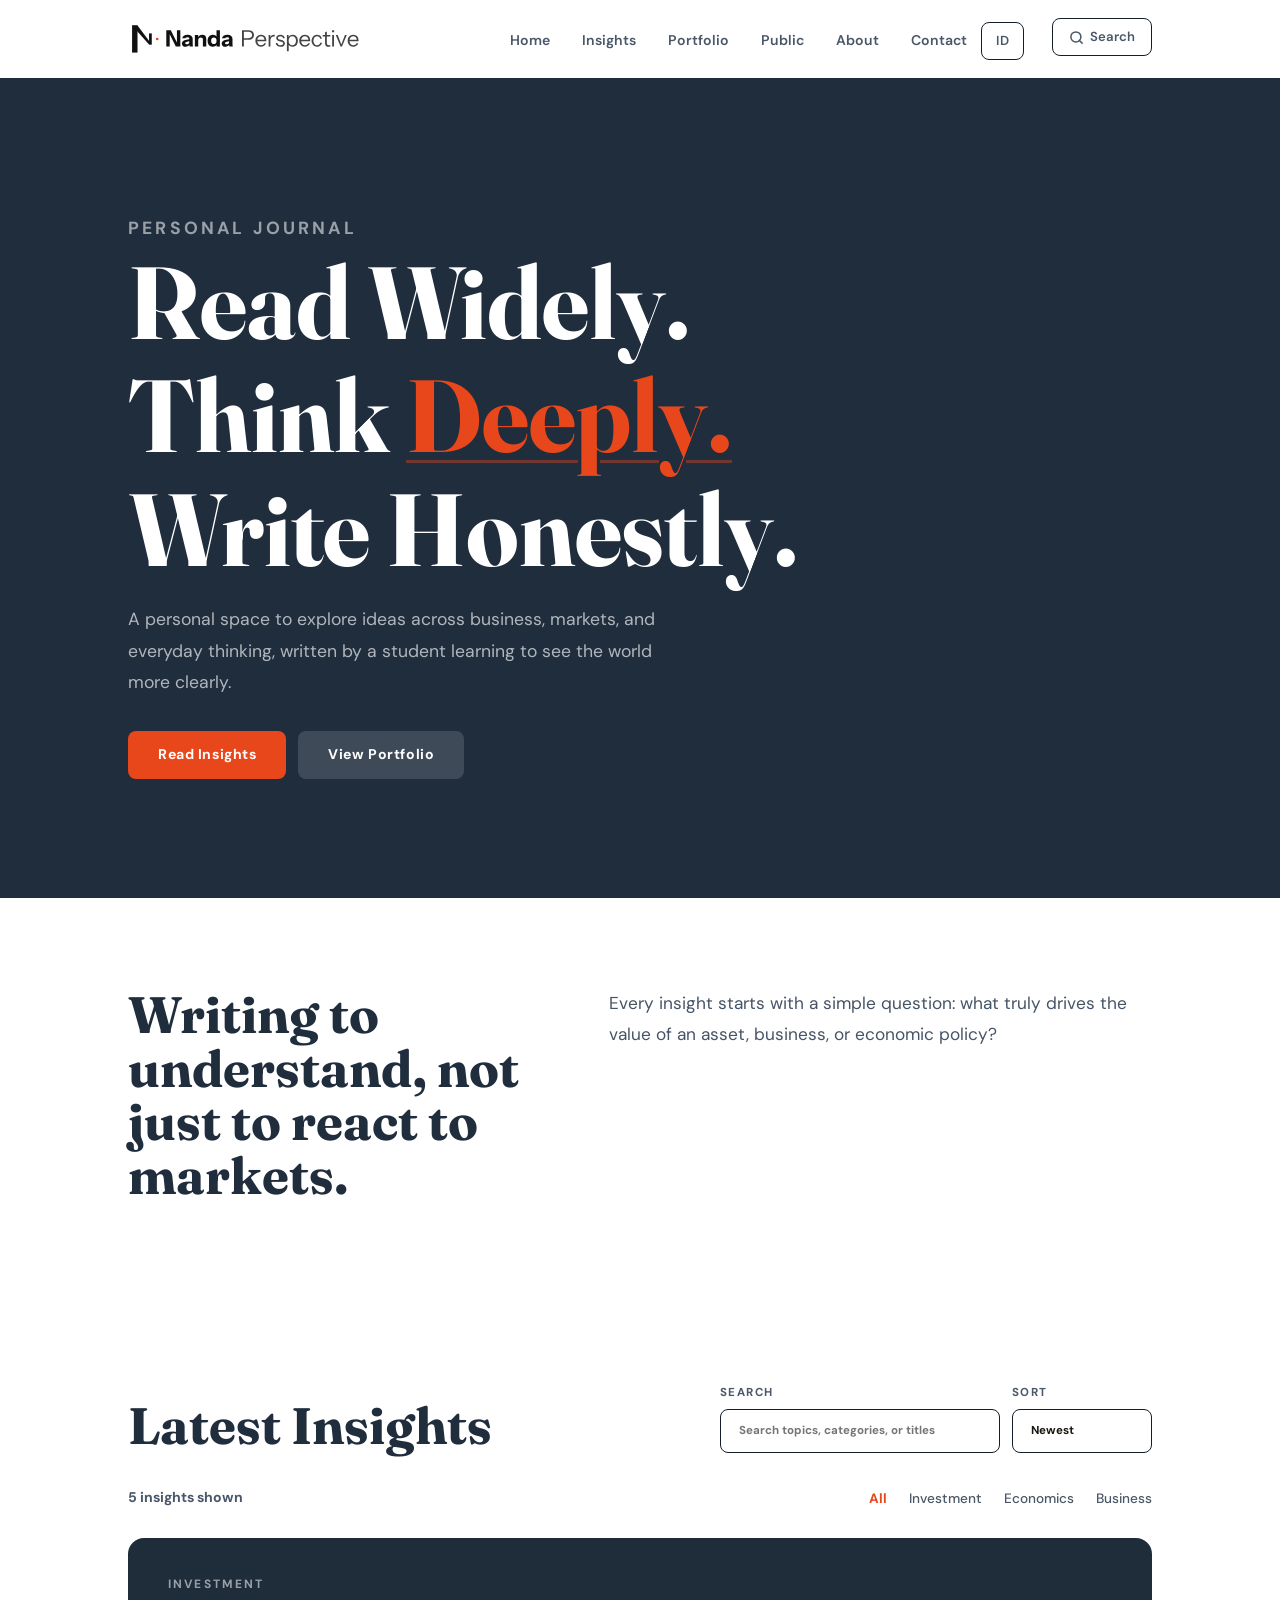
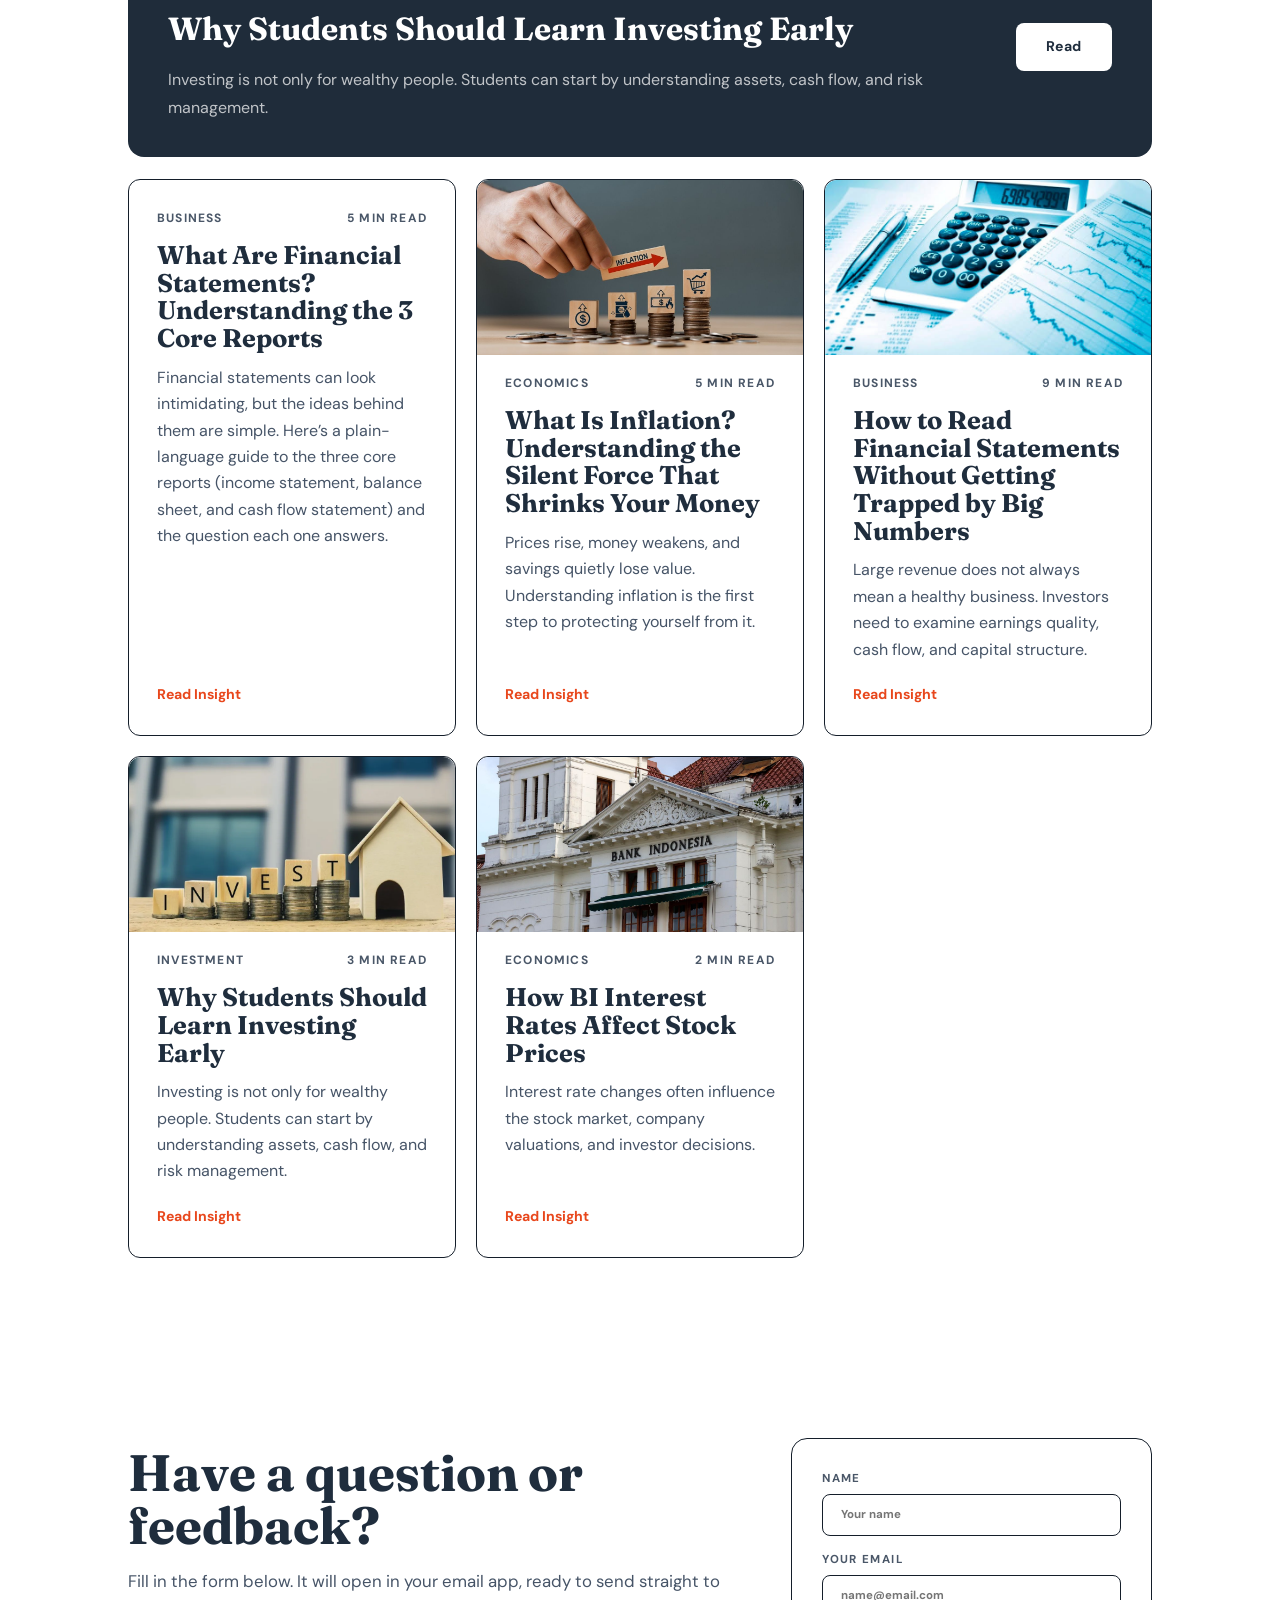
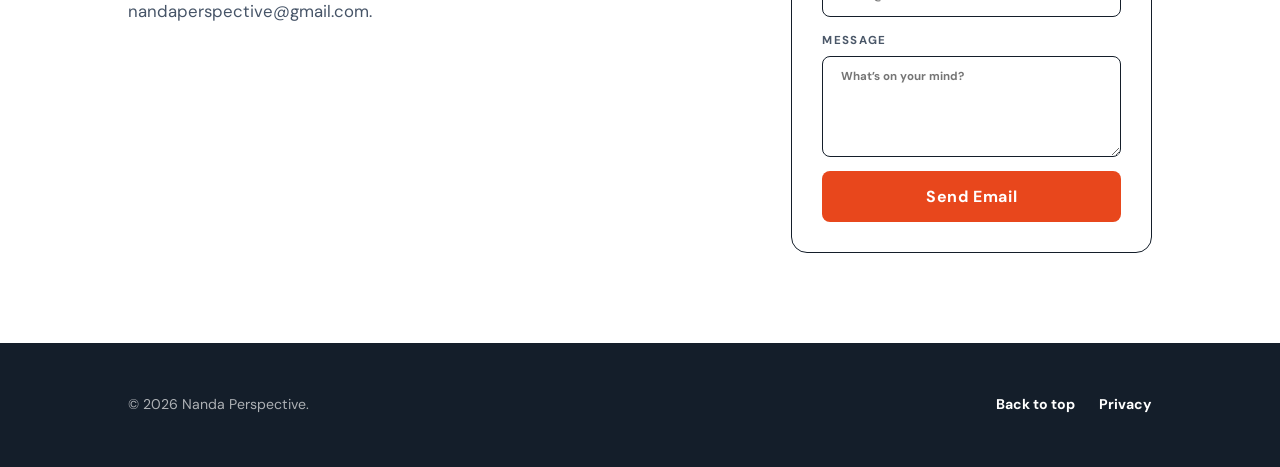
==== index.html @ f168d489 "Use new Nanda Perspective logo; keep home hero in English Replace the text logo with the horizontal " ====
<!DOCTYPE html>
<html lang="en">
<head>
    <meta charset="UTF-8">
    <script src="js/bug-monitor.js?v=2"></script>
    <script async src="https://www.googletagmanager.com/gtag/js?id=G-9H0X49Z8JN"></script>
    <script src="js/analytics.js"></script>
    <meta http-equiv="X-Content-Type-Options" content="nosniff">
    <meta http-equiv="X-Frame-Options" content="SAMEORIGIN">
    <meta name="referrer" content="strict-origin-when-cross-origin">
    <meta name="viewport" content="width=device-width,initial-scale=1.0">
    <meta name="description" content="Nanda Perspective explores investing, business, finance, and economics with a long-term mindset.">
    <title>Nanda Perspective | Investment & Economics Journal</title>
    <meta property="og:type" content="website">
    <meta property="og:site_name" content="Nanda Perspective">
    <meta property="og:title" content="Nanda Perspective | Investment & Economics Journal">
    <meta property="og:description" content="Nanda Perspective explores investing, business, finance, and economics with a long-term mindset.">
    <meta property="og:url" content="https://nandaperspective.com/">
    <meta name="twitter:card" content="summary">
    <meta name="twitter:title" content="Nanda Perspective | Investment & Economics Journal">
    <meta name="twitter:description" content="Nanda Perspective explores investing, business, finance, and economics with a long-term mindset.">
    <link rel="icon" type="image/svg+xml" href="/images/favicons/favicon.svg">
    <link rel="icon" type="image/png" sizes="32x32" href="/images/favicons/favicon-32.png">
    <link rel="icon" type="image/png" sizes="192x192" href="/images/favicons/favicon-192.png">
    <link rel="apple-touch-icon" href="/images/favicons/apple-touch-icon.png">
    <link rel="stylesheet" href="css/style.css?v=14">
    <script src="js/lang.js?v=3"></script>
</head>
<body>

<header class="site-header">
    <a class="logo" href="index.html" aria-label="Nanda Perspective home">
        <img class="logo-img" src="images/logo/np-lockup-horizontal.svg" alt="Nanda Perspective" width="494" height="72">
    </a>

    <button class="menu-toggle" type="button" aria-expanded="false" aria-controls="main-nav">
        Menu
    </button>

    <nav id="main-nav" aria-label="Main navigation">
        <a href="#home" data-i18n="navHome">Home</a>
        <a href="#articles" data-i18n="navArticles">Insights</a>
        <a href="portfolio.html" data-i18n="navPortfolio">Portfolio</a>
        <a href="public.html" data-i18n="navPublic">Public</a>
        <a href="about.html" data-i18n="navAbout">About</a>
        <a href="#contact" data-i18n="navContact">Contact</a>
    </nav>

</header>

<main>
    <section class="hero" id="home">
        <div class="hero-copy">
            <p class="eyebrow" data-i18n="heroEyebrow">Personal journal</p>
            <h1 data-i18n-html="heroTitleHtml">Read Widely.<br>Think <em class="hero-accent">Deeply.</em><br>Write Honestly.</h1>

            <p data-i18n="heroDescription">
                A personal space to explore ideas across business, markets, and everyday thinking, written by a student learning to see the world more clearly.
            </p>

            <div class="hero-actions">
                <a class="button primary" href="#articles" data-i18n="readArticles">Read Insights</a>
                <a class="button secondary" href="portfolio.html" data-i18n="viewPortfolio">View Portfolio</a>
            </div>
        </div>

    </section>

    <section class="section intro">
        <div>
            <h2 data-i18n="approachTitle">Writing to understand, not just to react to markets.</h2>
        </div>
        <p data-i18n="approachBody">
            Every article starts with a simple question: what truly drives the value of an asset, business, or economic policy?
        </p>
    </section>

    <section class="section articles-section" id="articles">
        <div class="section-heading">
            <div>
                <h2 data-i18n="latestArticles">Latest Insights</h2>
            </div>
            <div class="article-tools">
                <label class="search-box">
                    <span data-i18n="searchLabel">Search</span>
                    <input id="article-search" type="search" placeholder="Search topics, categories, or titles" data-i18n-placeholder="searchPlaceholder">
                </label>
                <label class="select-box">
                    <span data-i18n="sortLabel">Sort</span>
                    <select id="article-sort">
                        <option value="newest" data-i18n="sortNewest">Newest</option>
                        <option value="oldest" data-i18n="sortOldest">Oldest</option>
                        <option value="readTime" data-i18n="sortReadTime">Read time</option>
                    </select>
                </label>
            </div>
        </div>

        <div class="article-summary">
            <span id="article-count"></span>
            <div class="filter-group" id="category-filter" aria-label="Filter artikel"></div>
        </div>

        <div id="featured-article"></div>
        <div class="article-grid" id="article-list"></div>
        <div class="empty-state" id="empty-state" hidden>
            <h3 data-i18n="emptyTitle">No insights found</h3>
            <p data-i18n="emptyBody">Try another keyword or choose a different category.</p>
        </div>
    </section>

    <section class="section contact-form-section" id="contact">
        <div>
            <h2 data-i18n="contactTitle">Have a question or feedback?</h2>
            <p data-i18n="contactBody">Fill in the form below. It will open in your email app, ready to send straight to nandaperspective@gmail.com.</p>
        </div>
        <form class="contact-card" id="contact-form">
            <label>
                <span data-i18n="contactNameLabel">Name</span>
                <input id="contact-name" type="text" placeholder="Your name" required data-i18n-placeholder="contactNamePlaceholder">
            </label>
            <label>
                <span data-i18n="contactEmailLabel">Your Email</span>
                <input id="contact-email-from" type="email" placeholder="name@email.com" required data-i18n-placeholder="emailPlaceholder">
            </label>
            <label>
                <span data-i18n="contactMessageLabel">Message</span>
                <textarea id="contact-message" rows="4" placeholder="What’s on your mind?" required data-i18n-placeholder="contactMessagePlaceholder"></textarea>
            </label>
            <button class="button primary" type="submit" data-i18n="contactSend">Send Email</button>
        </form>
    </section>
</main>

<footer>
    <p>&copy; <span id="year">2026</span> Nanda Perspective.</p>
    <div class="footer-links">
        <a href="#home" data-i18n="backToTop">Back to top</a>
        <a href="privacy.html" data-i18n="navPrivacy">Privacy</a>
    </div>
</footer>

<script src="content/site-text.js?v=13"></script>
<script src="content/id/site-text.js?v=16"></script>
<script src="content/about-content.js?v=13"></script>
<script src="content/id/about-content.js?v=13"></script>
<script src="content/portfolio-content.js?v=13"></script>
<script src="content/id/portfolio-content.js?v=13"></script>
<script src="content/articles-content.js?v=13"></script>
<script src="content/id/articles-content.js?v=13"></script>
<script src="js/articles.js?v=3"></script>
<script src="js/site.js?v=5"></script>
<script src="js/home.js?v=3"></script>

</body>
</html>
---- css/style.css ----
@import url('https://fonts.googleapis.com/css2?family=Fraunces:ital,opsz,wght@0,9..144,300;0,9..144,600;0,9..144,700;1,9..144,400&family=DM+Sans:opsz,wght@9..40,400;9..40,500;9..40,600;9..40,700&display=swap');

:root {
    --primary:   #E8471C;
    --navy:      #1F2D3D;
    --navy-deep: #141E2A;
    --dark:      #1A1510;
    --ink:       #1A1510;
    --text:      #2C1F18;
    --muted:     #4A5768;
    --paper:     #FFFFFF;
    --cream:     #F5F4F2;
    --bg:        #FFFFFF;
    --latte:     #C4A99A;
    --sage:      #7A8B73;
    --gold:      #E8471C;
    --rust:      #C93A12;
    --line:      #E7E5E2;
    --shadow:    0 0 0 0 transparent;
    --clay:      0 0 0 0 transparent;
    --clay-sm:   0 0 0 0 transparent;
    --radius:    12px;
    --radius-sm: 8px;
    --radius-lg: 16px;
    --rule:      #141E2A;
}

* { margin: 0; padding: 0; box-sizing: border-box; }

html { scroll-behavior: smooth; overflow-x: clip; }

body {
    background: var(--bg);
    font-family: 'DM Sans', Arial, sans-serif;
    color: var(--text);
    line-height: 1.7;
    overflow-x: clip;
}

a { color: inherit; }
img { max-width: 100%; display: block; }

/* =====================
   HEADER
===================== */
.site-header {
    display: flex;
    justify-content: space-between;
    align-items: center;
    gap: 24px;
    padding: 18px 10%;
    position: sticky;
    top: 0;
    z-index: 10;
    background: rgba(255,255,255,0.92);
    backdrop-filter: blur(16px);
    -webkit-backdrop-filter: blur(16px);
    border-bottom: none;
}

.logo {
    font-family: 'Fraunces', serif;
    font-size: 1.5rem;
    font-weight: bold;
    letter-spacing: .12em;
    text-decoration: none;
    color: var(--navy);
    white-space: nowrap;
}

nav a {
    text-decoration: none;
    margin-left: 28px;
    color: var(--muted);
    font-size: .88rem;
    font-weight: 600;
    transition: color .2s ease;
}

nav a:hover { color: var(--primary); }

.menu-toggle {
    display: none;
    min-height: 44px;
    padding: 8px 18px;
    border: none;
    border-radius: var(--radius-sm);
    background: var(--paper);
    box-shadow: var(--clay-sm);
    color: var(--navy);
    font: inherit;
    font-weight: bold;
    cursor: pointer;
    transition: box-shadow .2s ease;
}

.menu-toggle:hover { box-shadow: var(--clay); }

/* =====================
   GLOBAL SEARCH
===================== */
.search-trigger {
    display: inline-flex;
    align-items: center;
    gap: 6px;
    padding: 7px 16px;
    border: none;
    border-radius: var(--radius-sm);
    background: var(--paper);
    box-shadow: var(--clay-sm);
    color: var(--muted);
    font: inherit;
    font-size: .82rem;
    font-weight: 600;
    cursor: pointer;
    transition: box-shadow .2s, color .2s;
    white-space: nowrap;
    margin-left: 28px;
}
.search-trigger:hover { box-shadow: var(--clay); color: var(--navy); }

/* =====================
   LANGUAGE TOGGLE (Public page only)
===================== */
.lang-toggle {
    display: inline-flex;
    align-items: center;
    padding: 7px 14px;
    border: none;
    border-radius: var(--radius-sm);
    background: var(--paper);
    box-shadow: var(--clay-sm);
    color: var(--muted);
    font: inherit;
    font-size: .82rem;
    font-weight: 600;
    letter-spacing: .02em;
    cursor: pointer;
    transition: box-shadow .2s, color .2s;
    white-space: nowrap;
    margin-left: 10px;
}
.lang-toggle:hover { box-shadow: var(--clay); color: var(--navy); }

#gs-overlay {
    display: none;
    position: fixed;
    inset: 0;
    background: rgba(26,21,16,.55);
    backdrop-filter: blur(10px);
    -webkit-backdrop-filter: blur(10px);
    z-index: 200;
    align-items: flex-start;
    justify-content: center;
    padding: 90px 20px 40px;
}
#gs-overlay.open { display: flex; }

.gs-modal {
    background: var(--paper);
    border-radius: var(--radius-lg);
    box-shadow: var(--clay);
    width: 100%;
    max-width: 600px;
    overflow: hidden;
}

.gs-input-row {
    display: flex;
    align-items: center;
    gap: 10px;
    padding: 14px 18px;
    border-bottom: 1px solid var(--line);
}

#gs-input {
    flex: 1;
    border: none;
    background: transparent;
    font: inherit;
    font-size: 1rem;
    color: var(--text);
    outline: none;
    min-width: 0;
}
#gs-input::placeholder { color: var(--muted); }

.gs-close {
    background: none;
    border: none;
    color: var(--muted);
    cursor: pointer;
    font-size: 1.1rem;
    line-height: 1;
    padding: 4px 7px;
    border-radius: 6px;
    transition: color .15s;
}
.gs-close:hover { color: var(--text); }

#gs-results {
    max-height: 58vh;
    overflow-y: auto;
    padding: 6px 0;
}

.gs-hint, .gs-empty {
    padding: 30px 20px;
    text-align: center;
    color: var(--muted);
    font-size: .88rem;
}

.gs-group-label {
    padding: 10px 18px 3px;
    font-size: .7rem;
    font-weight: 700;
    letter-spacing: .09em;
    text-transform: uppercase;
    color: var(--latte);
}

.gs-item {
    display: block;
    padding: 10px 18px;
    text-decoration: none;
    color: inherit;
    transition: background .12s;
}
.gs-item:hover { background: rgba(224,90,58,.06); }

.gs-title {
    font-size: .9rem;
    font-weight: 600;
    color: var(--navy);
    margin: 0 0 2px;
    line-height: 1.35;
}
.gs-snippet {
    font-size: .79rem;
    color: var(--muted);
    line-height: 1.4;
    display: -webkit-box;
    -webkit-line-clamp: 2;
    line-clamp: 2;
    -webkit-box-orient: vertical;
    overflow: hidden;
}
.gs-item mark {
    background: rgba(224,90,58,.2);
    color: inherit;
    border-radius: 2px;
    padding: 0 1px;
}

/* =====================
   HERO
===================== */
.hero {
    padding: 96px 10% 80px;
    display: flex;
    flex-direction: column;
    justify-content: center;
    min-height: calc(100vh - 80px);
    background: var(--navy);
    color: white;
    position: relative;
    overflow: hidden;
}

/* Shorter hero for pages with no scroll-worthy content beneath it (404) */
.hero--compact { min-height: 60vh; }

.hero-copy { position: relative; z-index: 1; }

.hero-accent {
    color: var(--primary);
    font-style: normal;
    line-height: 1.3;
    display: inline-block;
    text-decoration: underline;
    text-decoration-thickness: 3px;
    text-underline-offset: 8px;
    text-decoration-color: rgba(232,71,28,.4);
}

/* bouncing scroll hint */
.hero-scroll {
    position: absolute;
    left: 50%;
    bottom: 26px;
    transform: translateX(-50%);
    width: 26px; height: 42px;
    border: 2px solid rgba(255,255,255,.35);
    border-radius: 14px;
    display: flex;
    justify-content: center;
    padding-top: 7px;
    transition: border-color .2s;
    z-index: 1;
}
.hero-scroll:hover { border-color: rgba(255,255,255,.7); }
.hero-scroll-dot {
    width: 4px; height: 8px;
    border-radius: 3px;
    background: var(--primary);
    animation: scrollNudge 1.8s ease-in-out infinite;
}
@keyframes scrollNudge {
    0%, 100% { transform: translateY(0); opacity: 1; }
    55%      { transform: translateY(12px); opacity: .25; }
}

.hero-copy > * { animation: fadeInUp .7s ease both; }
.hero-copy h1                { animation-delay: .05s; }
.hero-copy p                 { animation-delay: .15s; }
.hero-copy .hero-actions     { animation-delay: .25s; }

.hero h1 {
    font-size: clamp(3.4rem, 8vw, 8rem);
    line-height: .92;
    font-family: 'Fraunces', serif;
    font-optical-sizing: auto;
    max-width: 820px;
    margin: 10px 0 28px;
    color: white;
}

.hero p {
    font-size: 1.1rem;
    max-width: 540px;
    color: rgba(255,255,255,.65);
    line-height: 1.8;
}

/* =====================
   EYEBROW LABEL
===================== */
.eyebrow {
    font-size: .75rem;
    letter-spacing: .18em;
    text-transform: uppercase;
    color: var(--primary);
    font-weight: 700;
}

.hero .eyebrow,
.portfolio-hero .eyebrow,
.stock-hero .eyebrow,
.featured-card .eyebrow {
    color: rgba(255,255,255,.55);
}

/* =====================
   BUTTONS
===================== */
.hero-actions {
    display: flex;
    flex-wrap: wrap;
    gap: 12px;
    margin-top: 32px;
}

.button {
    display: inline-flex;
    align-items: center;
    justify-content: center;
    min-height: 48px;
    padding: 12px 30px;
    border-radius: var(--radius-sm);
    text-decoration: none;
    font-weight: 700;
    font-size: .88rem;
    letter-spacing: .04em;
    border: none;
    transition: transform .2s ease, box-shadow .2s ease;
}

.button.primary {
    background: var(--primary);
    color: white;
    box-shadow: 0 6px 18px rgba(200,80,40,.35);
}

.button.primary:hover {
    transform: translateY(-3px);
    box-shadow: 0 8px 22px rgba(200,80,40,.4);
}

.button.secondary {
    background: rgba(255,255,255,.12);
    border: 1.5px solid rgba(255,255,255,.4);
    color: white;
    backdrop-filter: blur(8px);
}

.button.secondary:hover {
    background: rgba(255,255,255,.2);
    border-color: rgba(255,255,255,.75);
    transform: translateY(-3px);
}

/* On a dark surface (hero), a coloured glow reads as a halo — keep the
   shadow tight and dark instead, per elevation-via-lightness on dark. */
.hero .button.primary {
    box-shadow: 0 4px 14px rgba(0,0,0,.35);
}

.hero .button.primary:hover {
    box-shadow: 0 6px 18px rgba(0,0,0,.4);
}

/* =====================
   ANIMATIONS
===================== */
@keyframes fadeInUp {
    from { opacity: 0; transform: translateY(16px); }
    to   { opacity: 1; transform: translateY(0); }
}

@keyframes cardZoom {
    from { background-size: 100%; }
    to   { background-size: 116%; }
}

.reveal {
    opacity: 0;
    transform: translateY(24px);
    transition: opacity .7s ease, transform .7s ease;
}

.reveal.is-visible { opacity: 1; transform: translateY(0); }

/* =====================
   SECTIONS
===================== */
.section { padding: 90px 10%; }

.intro {
    display: grid;
    grid-template-columns: minmax(0,.9fr) minmax(0,1.1fr);
    gap: 36px;
    background: var(--bg);
    color: var(--ink);
}

.intro h2,
.portfolio h2,
.about h2,
.section-heading h2 {
    font-family: 'Fraunces', serif;
    font-size: clamp(2rem, 4vw, 3.4rem);
    line-height: 1.05;
    color: var(--navy);
}

.intro p:last-child {
    font-size: 1.08rem;
    line-height: 1.8;
    color: #465467;
}

.articles-section { background: var(--bg); }

.section-heading {
    display: flex;
    justify-content: space-between;
    align-items: end;
    gap: 28px;
    margin-bottom: 28px;
}

.article-tools {
    display: flex;
    align-items: end;
    gap: 12px;
    flex-wrap: wrap;
    justify-content: flex-end;
}

.search-box,
.select-box {
    display: grid;
    gap: 6px;
    font-size: .72rem;
    letter-spacing: .12em;
    text-transform: uppercase;
    color: var(--muted);
    font-weight: 700;
}

.search-box input,
.select-box select {
    width: 100%;
    min-height: 44px;
    border: none;
    border-radius: var(--radius-sm);
    background: var(--paper);
    box-shadow: var(--clay-sm);
    color: var(--ink);
    font: inherit;
    padding: 10px 18px;
    letter-spacing: 0;
    text-transform: none;
    transition: box-shadow .2s ease;
}

.search-box input:focus,
.select-box select:focus {
    outline: none;
    box-shadow: var(--clay), 0 0 0 3px rgba(224,90,58,.15);
}

.search-box input  { min-width: 280px; }

.select-box select {
    min-width: 140px;
    cursor: pointer;
    appearance: none;
    -webkit-appearance: none;
    -moz-appearance: none;
    padding-right: 38px;
    background-image: url('data:image/svg+xml;utf8,<svg xmlns="http://www.w3.org/2000/svg" width="14" height="14" viewBox="0 0 24 24" fill="none" stroke="%238A7A72" stroke-width="2.4" stroke-linecap="round" stroke-linejoin="round"><polyline points="6 9 12 15 18 9"/></svg>');
    background-repeat: no-repeat;
    background-position: right 14px center;
}

.article-summary {
    display: flex;
    align-items: center;
    justify-content: space-between;
    gap: 20px;
    margin-bottom: 22px;
}

#article-count { color: var(--muted); font-weight: 700; font-size: .88rem; }

.filter-group { display: flex; gap: 8px; flex-wrap: wrap; justify-content: flex-end; }

.filter-group button {
    min-height: 38px;
    padding: 8px 20px;
    border-radius: var(--radius-sm);
    border: none;
    background: var(--paper);
    box-shadow: var(--clay-sm);
    color: var(--text);
    font: inherit;
    font-size: .85rem;
    font-weight: 600;
    cursor: pointer;
    transition: box-shadow .2s ease, background .2s ease, color .2s ease;
}

.filter-group button.active,
.filter-group button:hover {
    background: var(--primary);
    color: white;
    box-shadow: 0 4px 14px rgba(200,80,40,.3);
}

/* Featured card */
.featured-card {
    display: grid;
    grid-template-columns: minmax(0,1fr) auto;
    align-items: center;
    gap: 24px;
    padding: 36px 40px;
    margin-bottom: 22px;
    background: #1F2C3A;
    color: white;
    border-radius: var(--radius-lg);
    box-shadow: 0 10px 30px rgba(20,28,38,.3);
    animation: fadeInUp .55s ease both;
    position: relative;
    overflow: hidden;
    transition: transform .25s ease, box-shadow .25s ease;
}

.featured-card:hover {
    transform: translateY(-4px);
    box-shadow: 0 14px 38px rgba(20,28,38,.38);
}

.featured-card h3 {
    font-family: 'Fraunces', serif;
    font-size: 2rem;
    margin: 8px 0 10px;
}

.featured-card p:not(.eyebrow) {
    color: rgba(255,255,255,.72);
    line-height: 1.7;
    max-width: 760px;
}

.featured-card .button {
    background: white;
    border-color: white;
    color: var(--navy);
    white-space: nowrap;
    box-shadow: 0 4px 14px rgba(0,0,0,.3);
}

.featured-card .button:hover {
    background: transparent;
    color: white;
    border-color: rgba(255,255,255,.8);
    box-shadow: none;
    transform: translateY(-2px);
}

/* Article list grid */
.article-grid {
    display: grid;
    grid-template-columns: repeat(3, minmax(0,1fr));
    gap: 20px;
}

/* Empty state */
.empty-state {
    padding: 32px;
    border: none;
    border-radius: var(--radius);
    background: var(--paper);
    box-shadow: var(--clay);
    text-align: center;
}

.empty-state h3 {
    font-family: 'Fraunces', serif;
    font-size: 2rem;
    color: var(--navy);
    margin-bottom: 6px;
}

.empty-state p { color: var(--muted); }

/* Article list cards */
.card {
    background: var(--paper);
    padding: 28px;
    border: none;
    border-radius: var(--radius);
    box-shadow: var(--clay);
    display: flex;
    flex-direction: column;
    min-height: 260px;
    animation: fadeInUp .5s ease both;
    transition: transform .25s ease, box-shadow .25s ease;
}

.card:hover {
    transform: translateY(-6px);
    box-shadow: 0 14px 34px rgba(160,100,60,.24);
}

.card:nth-child(2) { animation-delay: .05s; }
.card:nth-child(3) { animation-delay: .1s; }
.card:nth-child(4) { animation-delay: .15s; }
.card:nth-child(5) { animation-delay: .2s; }
.card:nth-child(6) { animation-delay: .25s; }

.card h3 {
    font-family: 'Fraunces', serif;
    font-size: 1.6rem;
    line-height: 1.08;
    margin: 14px 0 12px;
    color: var(--navy);
}

.card p { color: #465467; line-height: 1.65; }

.card-meta {
    display: flex;
    justify-content: space-between;
    gap: 12px;
    font-size: .75rem;
    color: var(--muted);
    font-weight: 700;
    text-transform: uppercase;
    letter-spacing: .1em;
}

.card a {
    display: inline-block;
    margin-top: auto;
    padding-top: 20px;
    text-decoration: none;
    color: var(--primary);
    font-weight: 700;
    font-size: .88rem;
    transition: color .2s ease;
}

.card a:hover { color: var(--rust); }

/* Card thumbnail (optional — hanya muncul jika article.image diisi) */
.card--has-thumb {
    padding-top: 0;
}
.card-thumb {
    margin: 0 -28px 18px;
    border-radius: var(--radius) var(--radius) 0 0;
    overflow: hidden;
    height: 175px;
}
.card-thumb img {
    width: 100%;
    height: 100%;
    object-fit: cover;
    display: block;
    transition: transform .35s ease;
}
.card--has-thumb:hover .card-thumb img {
    transform: scale(1.04);
}

/* =====================
   CONTACT SECTION
===================== */
.contact-form-section {
    display: grid;
    grid-template-columns: minmax(0,.95fr) minmax(320px,.55fr);
    gap: 40px;
    align-items: start;
    background: var(--bg);
    color: var(--ink);
}

.contact-form-section h2 {
    font-family: 'Fraunces', serif;
    font-size: clamp(2rem, 4vw, 3.4rem);
    line-height: 1.05;
    margin: 8px 0 14px;
    color: var(--navy);
}

.contact-form-section p:not(.eyebrow) {
    color: #465467;
    line-height: 1.75;
    font-size: 1.05rem;
    margin-bottom: 26px;
}

.contact-card {
    background: var(--paper);
    border-radius: var(--radius-lg);
    padding: 30px;
    display: grid;
    gap: 14px;
    box-shadow: var(--clay);
}

.contact-card label {
    display: grid;
    gap: 6px;
    font-size: .72rem;
    letter-spacing: .12em;
    text-transform: uppercase;
    color: var(--muted);
    font-weight: 700;
}

.contact-card input,
.contact-card textarea {
    width: 100%;
    border: none;
    border-radius: var(--radius-sm);
    background: var(--paper);
    box-shadow: var(--clay-sm);
    color: var(--ink);
    font: inherit;
    padding: 10px 18px;
    letter-spacing: 0;
    text-transform: none;
    transition: box-shadow .2s ease;
    resize: vertical;
}

.contact-card input:focus,
.contact-card textarea:focus {
    outline: none;
    box-shadow: var(--clay), 0 0 0 3px rgba(224,90,58,.15);
}

.contact-card .button { width: 100%; cursor: pointer; font: inherit; font-weight: 700; }

/* =====================
   FOOTER
===================== */
footer {
    padding: 50px 10%;
    display: flex;
    justify-content: space-between;
    gap: 18px;
    background: var(--navy-deep);
    color: rgba(255,255,255,.65);
    font-size: .88rem;
}

footer a {
    color: #fff;
    font-weight: 700;
    text-decoration: none;
    transition: color .2s ease;
}

.footer-links { display: flex; gap: 24px; flex-wrap: wrap; }

footer a:hover { color: rgba(255,255,255,.55); }

/* =====================
   PORTFOLIO
===================== */
.portfolio { background: var(--cream); }

.portfolio-page {
    background: var(--bg);
    min-height: calc(100vh - 80px);
}

.portfolio-hero {
    padding: 54px 10%;
    background: var(--navy);
    background-size: cover;
    background-position: center;
    color: white;
}

.portfolio-hero h1 {
    font-family: 'Fraunces', serif;
    font-size: clamp(1.8rem, 3.5vw, 3rem);
    line-height: 1.1;
    max-width: 680px;
    margin: 10px 0 16px;
    color: white;
}

.portfolio-hero p:not(.eyebrow) {
    color: rgba(255,255,255,.68);
    line-height: 1.7;
    font-size: .98rem;
    max-width: 580px;
}

.holdings-section { background: var(--bg); padding-bottom: 0; }

.holding-grid {
    display: grid;
    grid-template-columns: repeat(3, minmax(0,1fr));
    gap: 16px;
}

.holding-card {
    position: relative;
    display: block;
    aspect-ratio: 1;
    background-color: var(--navy);
    background-size: cover;
    background-position: center;
    overflow: hidden;
    border-radius: var(--radius-lg);
    box-shadow: var(--clay);
    color: inherit;
    text-decoration: none;
    animation: fadeInUp .5s ease both, cardZoom 9s ease-in-out infinite alternate;
    transition: transform .2s ease, box-shadow .2s ease;
}

.holding-card:hover {
    transform: translateY(-6px) scale(1.01);
    box-shadow: 0 16px 38px rgba(160,100,60,.24);
    animation-play-state: paused;
}

.holding-card:nth-child(2) { animation-delay: .05s; }
.holding-card:nth-child(3) { animation-delay: .1s; }
.holding-card:nth-child(4) { animation-delay: .15s; }

/* Large ticker watermark for cards without a logo */
.holding-card-ticker {
    position: absolute;
    inset: 0;
    display: grid;
    place-items: center;
    font-size: clamp(2.5rem, 5vw, 4rem);
    font-weight: 800;
    letter-spacing: .08em;
    color: rgba(255,255,255,.15);
    pointer-events: none;
    user-select: none;
}

.sr-only {
    position: absolute;
    width: 1px;
    height: 1px;
    padding: 0;
    margin: -1px;
    overflow: hidden;
    clip: rect(0, 0, 0, 0);
    white-space: nowrap;
    border: 0;
}

/* CTA pill pinned to the card's bottom-left — solid ground so it reads
   over any logo colour, light or dark, now that there's no scrim behind it */
.holding-card .view-analysis-link {
    position: absolute;
    left: 18px;
    bottom: 18px;
    margin-top: 0;
    background: rgba(255,255,255,.95);
    color: var(--navy);
    padding: 9px 16px;
    border-radius: var(--radius-sm);
    box-shadow: 0 4px 14px rgba(0,0,0,.28);
}

.holding-card:hover .view-analysis-link {
    color: var(--primary);
    transform: translateY(-2px);
}

/* =====================
   PORTFOLIO BODY + UPDATES SIDEBAR
===================== */
.portfolio-body {
    display: grid;
    grid-template-columns: minmax(0, 1fr) 280px;
    align-items: start;
    border-top: none;
    gap: 32px;
    padding: 40px 10% 48px;
}

.updates-sidebar {
    position: sticky;
    top: 72px;
    padding: 28px;
    border: none;
    border-radius: var(--radius-lg);
    box-shadow: var(--clay);
    background: var(--paper);
}

.updates-title {
    font-family: 'Fraunces', serif;
    font-size: 1.6rem;
    color: var(--navy);
    margin: 4px 0 20px;
}

.updates-list {
    display: grid;
    gap: 12px;
}

.update-year {
    border: none;
    border-radius: var(--radius);
    overflow: hidden;
    box-shadow: var(--clay-sm);
    background: var(--paper);
}

.update-year-btn {
    width: 100%;
    display: flex;
    justify-content: space-between;
    align-items: center;
    padding: 16px 20px;
    background: transparent;
    border: none;
    cursor: pointer;
    font-family: 'DM Sans', Arial, sans-serif;
    font-size: 1rem;
    font-weight: 700;
    color: var(--navy);
    letter-spacing: .02em;
}

.update-year-btn:hover { background: var(--cream); }

.update-chevron {
    font-size: .9rem;
    color: var(--muted);
    transition: transform .2s ease;
}

.update-year-btn[aria-expanded="false"] .update-chevron {
    transform: rotate(180deg);
}

.update-quarters {
    list-style: none;
    border-top: 1px solid var(--line);
    overflow: hidden;
}

.update-quarters--closed { display: none; }

.update-item {
    padding: 14px 22px;
    font-size: .92rem;
    border-bottom: 1px solid var(--line);
    color: var(--text);
}

.update-item:last-child { border-bottom: none; }

.update-item a {
    text-decoration: none;
    color: var(--primary);
    font-weight: 600;
}

.update-item a:hover { text-decoration: underline; }

.update-coming { color: var(--muted); }

.coming-label {
    font-size: .78rem;
    color: var(--muted);
    margin-left: 8px;
}

.update-empty { color: var(--muted); }

.stock-disclaimer {
    display: flex;
    gap: 18px;
    align-items: flex-start;
    padding: 28px 8%;
    background: #fffbf0;
    border-top: 1px solid #e8ddb5;
    border-bottom: 1px solid #e8ddb5;
}

.disclaimer-icon {
    width: 22px;
    height: 22px;
    flex-shrink: 0;
    margin-top: 2px;
    color: #8a6c00;
}

.disclaimer-title {
    font-weight: 700;
    font-size: .82rem;
    letter-spacing: .1em;
    text-transform: uppercase;
    color: #6b5200;
    margin-bottom: 6px;
}

.disclaimer-body {
    font-size: .85rem;
    line-height: 1.7;
    color: #6b5200;
    opacity: .85;
}

.portfolio-note {
    background: var(--bg);
    border-top: none;
}

/* =====================
   PUBLIC PAGE
===================== */
.public-page { background: var(--bg); min-height: calc(100vh - 80px); }

.public-hero {
    padding: 64px 10% 48px;
    background: var(--navy);
    color: white;
}

.public-hero h1 {
    font-family: 'Fraunces', serif;
    font-size: clamp(2.2rem, 5vw, 4.2rem);
    line-height: 1.05;
    margin: 10px 0 18px;
    color: white;
}

.public-hero p { color: rgba(255,255,255,.68); max-width: 600px; line-height: 1.75; }

.public-body { display: grid; gap: 56px; }

/* ── Featured App Card ── */
.featured-app-wrap {
    margin-bottom: 8px;
}

.featured-app-card {
    position: relative;
    overflow: hidden;
    background: var(--navy);
    border-radius: var(--radius-lg);
    padding: 44px 48px;
    display: flex;
    align-items: center;
    gap: 40px;
    box-shadow: 0 16px 40px rgba(20,30,42,.4);
    text-decoration: none;
    color: inherit;
}

.featured-app-body { flex: 1; min-width: 0; position: relative; z-index: 1; }

.featured-app-badges {
    display: flex;
    align-items: center;
    gap: 8px;
    margin-bottom: 14px;
    flex-wrap: wrap;
}

.featured-app-tag {
    font-size: .68rem;
    font-weight: 700;
    letter-spacing: .09em;
    text-transform: uppercase;
    padding: 3px 10px;
    border-radius: var(--radius-sm);
    background: rgba(255,255,255,.12);
    color: rgba(255,255,255,.85);
    border: 1px solid rgba(255,255,255,.3);
}

/* Keep the badge row to one voice on the dark card — the type/free
   badges elsewhere use colour to distinguish file types on light
   cards, which doesn't carry over onto navy. */
.featured-app-badges .resource-type-badge,
.featured-app-badges .resource-free-badge {
    background: rgba(255,255,255,.12);
    color: rgba(255,255,255,.85);
    border: 1px solid rgba(255,255,255,.3);
}

.featured-app-title {
    font-family: 'Fraunces', serif;
    font-size: clamp(1.5rem, 3vw, 2.2rem);
    color: #fff;
    margin: 0 0 12px;
    line-height: 1.15;
}

.featured-app-desc {
    color: rgba(255,255,255,.65);
    font-size: .95rem;
    line-height: 1.7;
    max-width: 560px;
    margin-bottom: 26px;
}

.featured-app-cta {
    display: inline-flex;
    align-items: center;
    gap: 8px;
    padding: 12px 28px;
    border-radius: var(--radius-sm);
    background: var(--primary);
    color: #fff;
    text-decoration: none;
    font-weight: 700;
    font-size: .92rem;
    box-shadow: 0 4px 14px rgba(0,0,0,.3);
    transition: box-shadow .2s, transform .2s;
}

.featured-app-cta:hover {
    box-shadow: 0 6px 18px rgba(0,0,0,.35);
    transform: translateY(-2px);
}

.featured-app-cta--secondary {
    background: rgba(255,255,255,.1);
    box-shadow: none;
    border: 1px solid rgba(255,255,255,.35);
}

.featured-app-cta--secondary:hover {
    background: rgba(255,255,255,.18);
    box-shadow: none;
}

.featured-app-actions {
    display: flex;
    flex-wrap: wrap;
    gap: 12px;
}

.resource-category-header {
    display: flex;
    align-items: center;
    gap: 14px;
    margin-bottom: 20px;
}

.resource-category-title {
    font-family: 'Fraunces', serif;
    font-size: clamp(1.5rem, 3vw, 2.2rem);
    color: var(--navy);
    line-height: 1;
}

.resource-grid {
    display: grid;
    grid-template-columns: repeat(auto-fill, minmax(260px, 1fr));
    gap: 18px;
}

.resource-card {
    position: relative;
    background: var(--paper);
    border-radius: var(--radius);
    box-shadow: var(--clay);
    padding: 24px;
    display: flex;
    flex-direction: column;
    gap: 12px;
    transition: transform .2s ease, box-shadow .2s ease;
}

.resource-card:hover {
    transform: translateY(-5px);
    box-shadow: 0 14px 32px rgba(160,100,60,.22);
}

.resource-card-top {
    display: flex;
    align-items: center;
    gap: 8px;
}

.resource-type-badge {
    font-size: .7rem;
    font-weight: 700;
    letter-spacing: .1em;
    text-transform: uppercase;
    padding: 4px 10px;
    border-radius: var(--radius-sm);
}

.badge-pdf   { background: rgba(184,67,31,.1); color: var(--rust); }
.badge-excel { background: rgba(122,139,115,.15); color: var(--sage); }
.badge-app   { background: rgba(31,45,61,.1); color: var(--navy); }
.badge-other { background: var(--cream); color: var(--muted); }

.resource-free-badge {
    font-size: .68rem;
    font-weight: 700;
    letter-spacing: .08em;
    text-transform: uppercase;
    padding: 4px 10px;
    border-radius: var(--radius-sm);
    background: rgba(196,169,154,.35);
    color: var(--rust);
}

.resource-card-title {
    font-family: 'Fraunces', serif;
    font-size: 1.15rem;
    line-height: 1.2;
    color: var(--navy);
    margin: 0;
}

.resource-card-desc {
    font-size: .88rem;
    color: var(--muted);
    line-height: 1.65;
    flex: 1;
}

.resource-download-btn {
    display: inline-flex;
    align-items: center;
    justify-content: center;
    margin-top: 4px;
    padding: 10px 20px;
    border-radius: var(--radius-sm);
    font-size: .84rem;
    font-weight: 700;
    text-decoration: none;
    border: none;
    cursor: pointer;
    background: var(--primary);
    color: white;
    box-shadow: 0 4px 14px rgba(200,80,40,.3);
    transition: transform .18s ease, box-shadow .18s ease;
}

.resource-download-btn:hover {
    transform: translateY(-2px);
    box-shadow: 6px 8px 20px rgba(200,80,40,.38);
}

.resource-coming {
    background: var(--cream);
    color: var(--muted);
    box-shadow: var(--clay-sm);
    cursor: default;
}

.resource-coming:hover { transform: none; }

/* Button group — stacks when both read + download exist */
.resource-btn-group {
    display: flex;
    flex-direction: column;
    gap: 8px;
    margin-top: 4px;
}

/* Share button — pinned to the top-right corner of resource cards and the featured app card */
.resource-share-wrap {
    position: relative;
}

.resource-share-wrap--corner {
    position: absolute;
    top: 14px;
    right: 14px;
    z-index: 2;
}

.resource-share-btn {
    background: var(--paper);
    color: var(--navy);
    box-shadow: var(--clay-sm);
    gap: 6px;
}
.resource-share-btn:hover {
    transform: translateY(-2px);
}

.resource-share-btn--icon {
    width: 34px;
    height: 34px;
    padding: 0;
    margin-top: 0;
    border-radius: 50%;
    line-height: 1;
}

/* On the dark featured-app card, the warm/white "clay" glow reads as a
   halo — keep it tight and dark instead, matching the other dark-surface CTAs. */
.featured-app-card .resource-share-btn {
    box-shadow: 0 4px 14px rgba(0,0,0,.35);
}

.resource-share-menu {
    display: none;
    flex-wrap: wrap;
    gap: 6px;
    margin-top: 8px;
}
.resource-share-wrap.open .resource-share-menu {
    display: flex;
}
.resource-share-menu .share-btn {
    padding: 6px 12px;
    font-size: .72rem;
}

/* Corner variant: dropdown hangs below the icon, right-aligned so it never spills off the card */
.resource-share-wrap--corner .resource-share-menu {
    position: absolute;
    top: 42px;
    right: 0;
    flex-direction: column;
    flex-wrap: nowrap;
    min-width: 150px;
    margin-top: 0;
}
.resource-share-wrap--corner .resource-share-menu .share-btn {
    width: 100%;
    justify-content: flex-start;
}

/* "Baca Materi" button */
.resource-read-btn {
    background: var(--navy);
    color: #fff;
    box-shadow: 0 4px 14px rgba(31,45,61,.28);
    border: none;
    font-family: inherit;
}
.resource-read-btn:hover {
    box-shadow: 0 8px 20px rgba(31,45,61,.38);
}

.public-note {
    background: var(--bg);
    border-top: 1px solid var(--line);
}

.public-note h2 {
    font-family: 'Fraunces', serif;
    font-size: clamp(1.6rem, 3vw, 2.4rem);
    color: var(--navy);
    margin: 8px 0 12px;
}

.public-note p:not(.eyebrow) {
    color: var(--muted);
    line-height: 1.75;
    max-width: 680px;
}

.portfolio-note h2 {
    font-family: 'Fraunces', serif;
    font-size: clamp(2rem, 4vw, 3.4rem);
    line-height: 1;
    margin: 8px 0 12px;
    color: var(--navy);
}

.portfolio-note p:not(.eyebrow) {
    max-width: 850px;
    color: #465467;
    line-height: 1.75;
    font-size: 1.05rem;
}

/* =====================
   ABOUT PAGE
===================== */
/* ── About keyframes ─────────────────────────────────────── */
@keyframes aboutPhotoIn {
    from { opacity: 0; transform: translateX(-48px) scale(.94); }
    to   { opacity: 1; transform: translateX(0)     scale(1); }
}
@keyframes aboutFloat {
    0%, 100% { transform: translateY(0); }
    50%       { transform: translateY(-5px); }
}
@keyframes wordReveal {
    from { opacity: 0; transform: translateY(18px); filter: blur(4px); }
    to   { opacity: 1; transform: translateY(0);    filter: blur(0); }
}
@keyframes eyebrowIn {
    from { opacity: 0; letter-spacing: .35em; }
    to   { opacity: 1; letter-spacing: .12em; }
}
@keyframes bioLineIn {
    from { opacity: 0; transform: translateX(-18px); }
    to   { opacity: 1; transform: translateX(0); }
}
@keyframes quoteIn {
    from { opacity: 0; transform: translateY(28px) scale(.97); }
    to   { opacity: 1; transform: translateY(0)    scale(1); }
}
@keyframes borderPulse {
    0%, 100% { box-shadow: var(--clay), 0 0 0 0 rgba(224,90,58,0); }
    50%       { box-shadow: var(--clay), 0 0 0 8px rgba(224,90,58,.08); }
}

/* ── About page shell ────────────────────────────────────── */
.about {
    background: var(--bg);
    border: none;
}

.about-page {
    background: var(--bg);
    min-height: calc(100vh - 80px);
}

.about-layout {
    display: grid;
    grid-template-columns: minmax(260px,.42fr) minmax(0,1fr);
    gap: 48px;
    align-items: start;
}

/* ── Photo card ─────────────────────────────────────────── */
.profile-card {
    position: sticky;
    top: 100px;
    display: grid;
    gap: 16px;
    animation: aboutPhotoIn .8s cubic-bezier(.22,1,.36,1) both;
    /* gerakan mouse ditangani JS — transition untuk smoothness */
    transition: transform .12s ease;
    will-change: transform;
}

.profile-audio-card {
    padding: 14px 18px;
    border-radius: var(--radius-lg);
    background: var(--paper);
    box-shadow: var(--clay);
}

.profile-audio-label {
    font-size: .68rem;
    font-weight: 700;
    letter-spacing: .12em;
    text-transform: uppercase;
    color: var(--muted);
    margin-bottom: 8px;
}

.profile-audio-card audio {
    width: 100%;
    display: block;
}

.profile-photo-card {
    position: relative;
    padding: 0;
    overflow: hidden;
    aspect-ratio: 3/4;
    background: var(--navy);
    border-radius: 32px;
    box-shadow: var(--shadow);
    animation: borderPulse 5s ease-in-out 1.2s infinite;
    transition: box-shadow .3s ease;
}

.profile-photo-card img {
    width: 100%;
    height: 100%;
    object-fit: cover;
    display: block;
    transition: transform .6s cubic-bezier(.22,1,.36,1),
                filter .4s ease;
}
.profile-photo-card:hover img {
    transform: scale(1.04);
    filter: brightness(1.05) saturate(1.08);
}

.photo-placeholder {
    width: 100%;
    height: 100%;
    display: grid;
    place-items: center;
    text-align: center;
    padding: 24px;
    border: 1px dashed rgba(255,255,255,.25);
    color: rgba(255,255,255,.55);
    font-family: 'Fraunces', serif;
    font-size: 1.4rem;
    line-height: 1.5;
}

/* ── About main card ─────────────────────────────────────── */
.about-main {
    background: var(--paper);
    border: none;
    border-radius: var(--radius-lg);
    box-shadow: var(--clay);
    padding: 36px;
    animation: fadeInUp .7s cubic-bezier(.22,1,.36,1) .1s both;
}

/* ── Eyebrow ─────────────────────────────────────────────── */
.about-heading .eyebrow {
    animation: eyebrowIn .7s ease .3s both;
}

.about-heading {
    max-width: 900px;
    padding-bottom: 26px;
    border-bottom: 1px solid var(--line);
}

/* ── Heading words ───────────────────────────────────────── */
.about h2,
.about h3 {
    font-family: 'Fraunces', serif;
    font-size: clamp(2.2rem, 5vw, 4.2rem);
    line-height: 1;
    margin-top: 10px;
    color: var(--navy);
}

/* each .word span injected by JS */
.about h2 .word {
    display: inline-block;
    opacity: 0;
    animation: wordReveal .55s cubic-bezier(.22,1,.36,1) both;
}

/* ── Bio paragraphs ─────────────────────────────────────── */
.about-bio { display: grid; gap: 18px; margin-top: 28px; }

.about-bio p {
    font-size: 1.05rem;
    line-height: 1.82;
    color: #344255;
    opacity: 0;
    transform: translateX(-18px);
    transition: opacity .6s ease, transform .6s ease;
}

.about-bio p.bio-visible {
    opacity: 1;
    transform: translateX(0);
}

/* ── Quote ───────────────────────────────────────────────── */
.about blockquote {
    margin-top: 28px;
    padding: 24px 0 0;
    border-top: 1px solid var(--line);
    font-family: 'Fraunces', serif;
    font-size: clamp(1.6rem, 3vw, 2.6rem);
    line-height: 1.1;
    color: var(--navy);
    max-width: 920px;
    opacity: 0;
    animation: quoteIn .8s cubic-bezier(.22,1,.36,1) both;
}

.about blockquote.quote-visible {
    opacity: 1;
}

/* =====================
   ARTICLE DETAIL PAGE
===================== */
.article-page { background: var(--bg); }

/* Two-column layout: article + sidebar */
.article-layout {
    display: grid;
    grid-template-columns: minmax(0,1fr) 300px;
    gap: 54px;
    padding: 54px 8% 64px;
    align-items: start;
}

.article-main { min-width: 0; }

/* Back link */
.back-link {
    display: inline-block;
    margin-bottom: 24px;
    color: var(--navy);
    font-weight: 700;
    font-size: .85rem;
    text-decoration: none;
    transition: color .2s ease, transform .2s ease;
}

.back-link:hover {
    color: var(--primary);
    transform: translateX(-4px);
}

/* Article meta line: CATEGORY • DATE • READ TIME */
#category {
    font-size: .75rem;
    letter-spacing: .18em;
    text-transform: uppercase;
    color: var(--primary);
    font-weight: 700;
    margin-bottom: 14px;
}

/* Article title */
.article-main h1 {
    font-family: 'Fraunces', serif;
    font-size: clamp(2.4rem, 6vw, 4.5rem);
    line-height: .95;
    color: var(--navy);
    margin-bottom: 16px;
}

/* Excerpt / lead paragraph under the title */
#meta {
    font-style: italic;
    color: #5a6475;
    font-size: 1.1rem;
    line-height: 1.72;
    padding-bottom: 28px;
    border-bottom: 1px solid var(--line);
    margin-bottom: 28px;
}

/* Article hero image */
.article-hero-img {
    margin: 28px 0 0;
    border-radius: var(--radius-lg);
    overflow: hidden;
    box-shadow: var(--clay);
}

.article-hero-img img {
    width: 100%;
    height: auto;
    display: block;
    object-fit: cover;
    max-height: 480px;
}

.article-hero-img figcaption {
    padding: 10px 16px;
    font-size: .8rem;
    color: var(--muted);
    background: var(--paper);
    text-align: center;
    line-height: 1.5;
}

/* Table of Contents box */
.article-toc {
    background: var(--paper);
    border: none;
    border-radius: var(--radius);
    box-shadow: var(--clay);
    padding: 22px 26px;
    margin-bottom: 36px;
}

.article-toc-title {
    font-size: .72rem;
    letter-spacing: .2em;
    text-transform: uppercase;
    font-weight: 700;
    color: var(--navy);
    margin-bottom: 14px;
}

.article-toc ol {
    padding-left: 18px;
    display: grid;
    gap: 8px;
}

.article-toc a {
    color: var(--navy);
    text-decoration: none;
    font-size: .95rem;
    line-height: 1.4;
    transition: color .2s ease;
}

.article-toc a:hover { color: var(--primary); }

/* Article sections */
.article-section { margin-top: 40px; }

.article-section:first-child { margin-top: 0; }

.article-section h2 {
    font-family: 'Fraunces', serif;
    font-size: clamp(1.7rem, 3vw, 2.4rem);
    line-height: 1.05;
    color: var(--navy);
    margin-bottom: 16px;
    padding-bottom: 12px;
    border-bottom: 1px solid var(--line);
}

/* Signature shown at the end of every article, stock analysis, and public material */
.content-signature {
    margin-top: 40px;
    padding-top: 20px;
    border-top: 1px solid var(--line);
    text-align: center;
    font-family: 'Fraunces', serif;
    font-style: italic;
    font-size: .92rem;
    color: var(--muted);
    letter-spacing: .02em;
}

#content p {
    margin: 18px 0;
    line-height: 1.82;
    font-size: 1.06rem;
    color: #2E3947;
    text-align: justify;
    -webkit-hyphens: auto;
    hyphens: auto;
}

.not-found-cta {
    margin-top: 12px;
}

/* Article sidebar */
.article-sidebar {
    position: sticky;
    top: 100px;
    display: grid;
    gap: 20px;
}

.sidebar-author {
    background: var(--paper);
    border: none;
    border-radius: var(--radius);
    box-shadow: var(--clay);
    padding: 22px;
}

.sidebar-author h3 {
    font-family: 'Fraunces', serif;
    font-size: 1.35rem;
    color: var(--navy);
    margin: 8px 0 10px;
}

.sidebar-author p {
    font-size: .9rem;
    color: var(--muted);
    line-height: 1.65;
}

.sidebar-card {
    background: #fff1e6;
    border: none;
    border-radius: var(--radius);
    box-shadow: var(--clay);
    padding: 22px;
}

.sidebar-card .eyebrow { display: block; margin-bottom: 8px; }

.sidebar-card p {
    font-size: .9rem;
    color: var(--muted);
    line-height: 1.65;
    margin-top: 8px;
}

.sidebar-card audio {
    width: 100%;
    display: block;
    margin-top: 12px;
}

/* Sidebar TOC (used on stock pages) */
.sidebar-toc {
    padding-left: 16px;
    display: grid;
    gap: 10px;
    margin-top: 12px;
}

.sidebar-toc a {
    color: var(--navy);
    text-decoration: none;
    font-size: .9rem;
    line-height: 1.4;
    transition: color .2s ease;
}

.sidebar-toc a:hover { color: var(--primary); }

.view-analysis-link {
    display: inline-block;
    margin-top: 14px;
    color: var(--primary);
    font-weight: 700;
    text-decoration: none;
    font-size: .88rem;
    transition: color .2s ease, transform .2s ease;
}

.view-analysis-link:hover {
    color: var(--rust);
    transform: translateX(4px);
}

/* =====================
   BACK TO TOP
===================== */
.back-to-top {
    position: fixed;
    right: 18px;
    bottom: 18px;
    width: 44px;
    height: 44px;
    display: flex;
    align-items: center;
    justify-content: center;
    border: none;
    border-radius: 50%;
    background: var(--navy);
    color: white;
    box-shadow: var(--clay);
    cursor: pointer;
    opacity: 0;
    visibility: hidden;
    transform: translateY(8px);
    transition: opacity .2s ease, transform .2s ease, visibility .2s;
    z-index: 20;
}
.back-to-top--visible {
    opacity: 1;
    visibility: visible;
    transform: translateY(0);
}
.back-to-top:hover { opacity: .88; }

/* =====================
   LEGAL PAGES
===================== */
.legal-page { max-width: 760px; margin: 0 auto; }

.legal-page h1 {
    font-family: 'Fraunces', serif;
    font-size: clamp(2rem, 4vw, 3rem);
    line-height: 1.1;
    margin: 10px 0 6px;
    color: var(--ink);
}

.legal-updated {
    font-size: .85rem;
    color: var(--muted);
    margin-bottom: 32px;
}

.legal-page h2 {
    font-family: 'Fraunces', serif;
    font-size: 1.4rem;
    margin: 40px 0 14px;
    color: var(--ink);
}

.legal-page p {
    font-size: 1.02rem;
    line-height: 1.8;
    color: #2E3947;
    margin: 0 0 16px;
}

.legal-page a { color: var(--primary); text-decoration: underline; }

/* =====================
   SHARE BAR
===================== */
.share-bar {
    margin-top: 48px;
    padding-top: 32px;
    border-top: 1px solid var(--line);
}

.share-label {
    font-size: .72rem;
    letter-spacing: .18em;
    text-transform: uppercase;
    font-weight: 700;
    color: var(--muted);
    margin-bottom: 14px;
}

.share-buttons {
    display: flex;
    flex-wrap: wrap;
    gap: 10px;
}

.share-btn {
    display: inline-flex;
    align-items: center;
    justify-content: center;
    padding: 10px 20px;
    border-radius: var(--radius-sm);
    font: inherit;
    font-size: .84rem;
    font-weight: 700;
    text-decoration: none;
    border: none;
    cursor: pointer;
    transition: transform .18s ease, box-shadow .18s ease, opacity .18s ease;
    box-shadow: var(--clay-sm);
}

.share-btn:hover { transform: translateY(-3px); opacity: .92; }

/* On the dark featured-app card the pills float with no white tray behind
   them anymore — keep their shadow tight and dark, not the warm/white glow. */
.featured-app-card .share-btn {
    box-shadow: 0 4px 14px rgba(0,0,0,.35);
}

.share-copy    { background: var(--paper); color: var(--navy); }
.share-copy--done { background: #d4f5e0; color: #1a6b3a; }
.share-native  { background: var(--primary); color: #fff; }
.share-ig      { background: #C1366E; color: #fff; }
.share-wa      { background: #25D366; color: #fff; }
.share-x       { background: #000; color: #fff; }
.share-threads { background: #1a1a1a; color: #fff; }

/* Toast notification */
.share-toast {
    position: fixed;
    bottom: 32px;
    left: 50%;
    transform: translateX(-50%) translateY(20px);
    background: var(--navy);
    color: #fff;
    padding: 14px 24px;
    border-radius: var(--radius-sm);
    font-size: .88rem;
    font-weight: 600;
    max-width: 360px;
    text-align: center;
    box-shadow: 0 8px 30px rgba(0,0,0,.25);
    opacity: 0;
    pointer-events: none;
    transition: opacity .25s ease, transform .25s ease;
    z-index: 999;
}

.share-toast--show {
    opacity: 1;
    transform: translateX(-50%) translateY(0);
}

/* Related articles */
.related-section {
    background: var(--cream);
    padding-top: 40px;
    padding-bottom: 40px;
}

/* Compact grid for related/other holdings */
.related-section .holding-grid {
    grid-template-columns: repeat(auto-fill, minmax(200px, 1fr));
    max-width: 860px;
}

/* =====================
   STOCK DETAIL PAGE
===================== */
.stock-page {
    background: var(--bg);
    min-height: calc(100vh - 80px);
}

.stock-hero {
    padding: 54px 10% 42px;
    background: var(--navy);
    color: white;
    position: relative;
    overflow: hidden;
}

/* Logo as large background watermark behind the company name */
.stock-hero::after {
    content: "";
    position: absolute;
    right: 4%;
    top: 50%;
    transform: translateY(-50%);
    width: 38%;
    aspect-ratio: 1;
    background-image: var(--hero-logo, none);
    background-size: contain;
    background-repeat: no-repeat;
    background-position: center;
    opacity: 0.12;
    pointer-events: none;
}

.stock-identity {
    display: flex;
    align-items: center;
    gap: 24px;
    margin: 26px 0 18px;
}

.stock-hero h1 {
    font-family: 'Fraunces', serif;
    font-size: clamp(2.4rem, 6vw, 5rem);
    line-height: .95;
    margin: 0 0 6px;
    color: white;
}

.stock-sector {
    color: rgba(255,255,255,.55);
    font-size: .88rem;
    letter-spacing: .06em;
}

.stock-snapshot {
    display: grid;
    grid-template-columns: repeat(auto-fit, minmax(180px, 1fr));
    background: rgba(255,255,255,.06);
    border: 1px solid rgba(255,255,255,.14);
    padding: 0;
}

.stock-snapshot > div {
    display: grid;
    gap: 8px;
    padding: 24px 28px;
    border-right: 1px solid rgba(255,255,255,.1);
}

.stock-snapshot > div:last-child { border-right: 0; }

.snapshot-label {
    color: rgba(255,255,255,.5);
    font-size: .7rem;
    letter-spacing: .16em;
    text-transform: uppercase;
    font-weight: 700;
}

.snapshot-value { color: white; line-height: 1.6; font-size: .95rem; }

.stock-body {
    padding: 54px 8%;
    display: grid;
    grid-template-columns: minmax(0,1fr) 300px;
    gap: 48px;
    align-items: start;
}

.stock-analysis { display: grid; gap: 44px; }

.stock-section h2 {
    font-family: 'Fraunces', serif;
    font-size: clamp(1.8rem, 3.5vw, 2.8rem);
    line-height: 1;
    color: var(--navy);
    margin-bottom: 16px;
    padding-bottom: 12px;
    border-bottom: 1px solid var(--line);
}

.stock-section p {
    font-size: 1.05rem;
    line-height: 1.82;
    color: #2E3947;
    margin-top: 14px;
    text-align: justify;
    -webkit-hyphens: auto;
    hyphens: auto;
}

/* Optional photo inside an analysis section */
.section-image {
    width: 100%;
    height: auto;
    display: block;
    margin: 18px 0;
}

.stock-sidebar {
    position: sticky;
    top: 100px;
}

/* =====================
   RESPONSIVE
===================== */
@media (max-width: 900px) {
    .site-header {
        display: grid;
        grid-template-columns: 1fr auto;
        align-items: center;
        padding: 18px 6%;
    }

    .menu-toggle {
        display: inline-flex;
        align-items: center;
        justify-content: center;
    }

    nav {
        display: none;
        grid-column: 1 / -1;
        width: 100%;
        padding-top: 12px;
        border-top: 1px solid var(--line);
        margin-top: 12px;
    }

    nav.open { display: flex; flex-direction: column; gap: 2px; }
    nav a { margin: 0; padding: 12px 4px; font-size: 1rem; }
    nav.open .lang-toggle { margin-left: 0; margin-top: 6px; align-self: flex-start; }

    .hero,
    .intro,
    .featured-card,
    .portfolio-hero { grid-template-columns: 1fr; }

    .hero,
    .section { padding-left: 6%; padding-right: 6%; }

    .article-layout,
    .article-grid,
    .about-layout,
    .stock-body,
    .stock-snapshot { grid-template-columns: 1fr; }

    .portfolio-body { grid-template-columns: 1fr; }
    .updates-sidebar { position: static; border-left: none; border-top: 1px solid var(--line); padding: 40px 6%; }

    .contact-form-section { grid-template-columns: 1fr; }

    .featured-app-card { flex-direction: column; align-items: flex-start; padding: 32px 28px; gap: 24px; }
    .featured-app-desc { margin-bottom: 20px; }

    .holding-grid { grid-template-columns: repeat(2, minmax(0,1fr)); gap: 2px; }

    .article-layout { padding: 32px 5% 48px; gap: 28px; }
    .article-sidebar { position: static; }

    .profile-card { position: static; animation: aboutPhotoIn .7s ease both; }

    .section-heading { align-items: flex-start; flex-direction: column; }
    .article-tools { width: 100%; justify-content: flex-start; }
    .search-box { width: 100%; }
    .search-box input { min-width: 0; }
    .article-summary { align-items: flex-start; flex-direction: column; }
    .filter-group { justify-content: flex-start; }

    .stock-snapshot > div { border-right: 0; border-bottom: 1px solid rgba(255,255,255,.1); }
    .stock-snapshot > div:last-child { border-bottom: 0; }
}

@media (max-width: 560px) {
    .logo { font-size: 1.2rem; }
    nav a { margin: 0; }
    .hero { padding-top: 46px; min-height: auto; }
    .hero h1 { font-size: clamp(2.4rem, 11vw, 3.4rem); }
    .hero-actions, footer { flex-direction: column; }
    .hero-scroll { display: none; }
    .featured-card, .card { padding: 20px; }
    .card-thumb { margin: 0 -20px 18px; }
    .holding-grid { grid-template-columns: 1fr; }
}

@media (prefers-reduced-motion: reduce) {
    *, *::before, *::after {
        animation-duration: .001ms !important;
        animation-iteration-count: 1 !important;
        transition-duration: .001ms !important;
        scroll-behavior: auto !important;
    }
}

/* =====================
   MATERIAL READER MODAL
===================== */
.mat-modal-bg {
    display: none;
    position: fixed;
    inset: 0;
    background: rgba(26, 21, 16, 0.6);
    backdrop-filter: blur(6px);
    z-index: 200;
    align-items: center;
    justify-content: center;
    padding: 24px;
}
.mat-modal-bg.open { display: flex; }

.mat-modal {
    background: var(--paper);
    border-radius: var(--radius-lg);
    box-shadow: var(--clay);
    width: 100%;
    max-width: 720px;
    max-height: 88vh;
    display: flex;
    flex-direction: column;
    overflow: hidden;
}

.mat-modal-header {
    display: flex;
    align-items: flex-start;
    justify-content: space-between;
    gap: 16px;
    padding: 24px 28px 18px;
    border-bottom: 1px solid var(--line);
    flex-shrink: 0;
}

.mat-modal-title {
    font-family: 'Fraunces', serif;
    font-size: 1.4rem;
    color: var(--navy);
    line-height: 1.2;
}

.mat-modal-actions {
    display: flex;
    gap: 8px;
    align-items: center;
    flex-shrink: 0;
}

.mat-print-btn {
    padding: 8px 14px;
    border-radius: var(--radius-sm);
    border: none;
    cursor: pointer;
    font-size: .82rem;
    font-weight: 600;
    background: var(--cream);
    color: var(--navy);
    box-shadow: var(--clay-sm);
    transition: transform .15s;
    font-family: inherit;
}
.mat-print-btn:hover { transform: translateY(-1px); }

.mat-close-btn {
    width: 36px;
    height: 36px;
    border-radius: 50%;
    border: none;
    cursor: pointer;
    font-size: 1rem;
    background: var(--cream);
    color: var(--muted);
    box-shadow: var(--clay-sm);
    display: flex;
    align-items: center;
    justify-content: center;
    flex-shrink: 0;
    font-family: inherit;
    transition: color .15s;
}
.mat-close-btn:hover { color: var(--primary); }

.mat-modal-body {
    overflow-y: auto;
    padding: 28px;
    flex: 1;
}

.mat-section { margin-bottom: 28px; }
.mat-section:last-child { margin-bottom: 0; }

.mat-heading {
    font-family: 'Fraunces', serif;
    font-size: 1.05rem;
    color: var(--navy);
    margin-bottom: 10px;
    padding-bottom: 6px;
    border-bottom: 2px solid var(--cream);
}

.mat-text {
    font-size: .92rem;
    line-height: 1.85;
    color: var(--text);
    white-space: pre-wrap;
    text-align: justify;
    -webkit-hyphens: auto;
    hyphens: auto;
}

/* Print — only show modal content */
@media print {
    body > *:not(#mat-modal) { display: none !important; }
    .mat-modal-bg { display: block !important; position: static; padding: 0; background: none; }
    .mat-modal { max-height: none; box-shadow: none; border-radius: 0; }
    .mat-modal-actions { display: none; }
    .mat-modal-header { border-bottom: 2px solid #000; padding: 0 0 12px; }
    .mat-modal-title { font-size: 1.6rem; }
    .mat-modal-body { padding: 20px 0; }
    .mat-heading { font-size: 1rem; border-bottom: 1px solid #ccc; }
    .mat-text { font-size: .9rem; }
}

/* =====================
   CLEAN WHITE (Okt 2026)
   Latar putih, kartu & input putih bergaris hitam tipis.
   Tanpa kapsul, tanpa bayangan.
===================== */

/* Kartu: putih dengan garis hitam 1px */
.card,
.resource-card,
.holding-card,
.contact-card,
.updates-sidebar,
.profile-audio-card,
.about-main,
.article-toc,
.sidebar-author,
.sidebar-card,
.empty-state {
    background: #FFFFFF;
    border: 1px solid var(--rule);
    box-shadow: none;
}

.update-year,
.gs-modal {
    border: none;
    box-shadow: none;
}

.card:hover,
.resource-card:hover,
.holding-card:hover,
.featured-card:hover {
    transform: none;
    box-shadow: none;
}

.card:hover,
.resource-card:hover { background: #FFFFFF; }

.card:hover h3,
.resource-card:hover .resource-card-title { color: var(--primary); }

.featured-card,
.featured-app-card { box-shadow: none; }

/* Tombol: blok warna solid, tanpa garis luar, tanpa glow */
.button,
.button.primary,
.button.secondary,
.featured-card .button,
.featured-app-cta,
.featured-app-cta--secondary,
.resource-download-btn,
.share-btn,
.mat-print-btn {
    border: none;
    box-shadow: none;
}

.button.primary:hover,
.button.secondary:hover,
.featured-card .button:hover,
.featured-app-cta:hover,
.resource-download-btn:hover,
.share-btn:hover,
.mat-print-btn:hover {
    transform: none;
    box-shadow: none;
}

.button.primary:hover,
.featured-app-cta:hover,
.resource-download-btn:hover { background: var(--rust); }

.button.secondary,
.featured-app-cta--secondary {
    background: rgba(255,255,255,.14);
    backdrop-filter: none;
}

.button.secondary:hover,
.featured-app-cta--secondary:hover { background: rgba(255,255,255,.22); }

/* Filter kategori: cukup beda warna & tebal huruf */
.filter-group { gap: 22px; }

.filter-group button,
.filter-group button:hover,
.filter-group button.active {
    min-height: auto;
    padding: 6px 0;
    border: none;
    border-radius: 0;
    background: transparent;
    box-shadow: none;
}

.filter-group button { color: var(--muted); font-weight: 500; }
.filter-group button:hover { color: var(--navy); }
.filter-group button.active { color: var(--primary); font-weight: 700; }

/* Input, select & tombol kecil di header: latar abu muda, tanpa garis */
.search-box input,
.select-box select,
.contact-card input,
.contact-card textarea,
.search-trigger,
.lang-toggle,
.menu-toggle {
    border: 1px solid var(--rule);
    box-shadow: none;
    background: #FFFFFF;
}

.search-box input:focus,
.select-box select:focus,
.contact-card input:focus,
.contact-card textarea:focus {
    outline: 2px solid var(--primary);
    outline-offset: 1px;
    box-shadow: none;
}

/* Jenis materi (PDF / Excel): label teks biasa */
.resource-type {
    margin: 0;
    font-size: .72rem;
    font-weight: 600;
    letter-spacing: .08em;
    text-transform: uppercase;
    color: var(--muted);
}

/* Tombol bagikan di pojok kartu: ikon polos tanpa lingkaran */
.resource-share-btn {
    background: transparent;
    box-shadow: none;
    color: var(--muted);
}

.resource-share-btn:hover {
    transform: none;
    color: var(--navy);
}

.featured-app-card .resource-share-btn { color: rgba(255,255,255,.7); }
.featured-app-card .resource-share-btn:hover { color: #fff; }

.hero .button.primary,
.hero .button.primary:hover { box-shadow: none; }

/* Logo gambar (lockup Nanda Perspective) */
.logo { display: inline-flex; align-items: center; line-height: 0; }
.logo-img { display: block; height: 34px; width: auto; }
@media (max-width: 768px) { .logo-img { height: 28px; } }
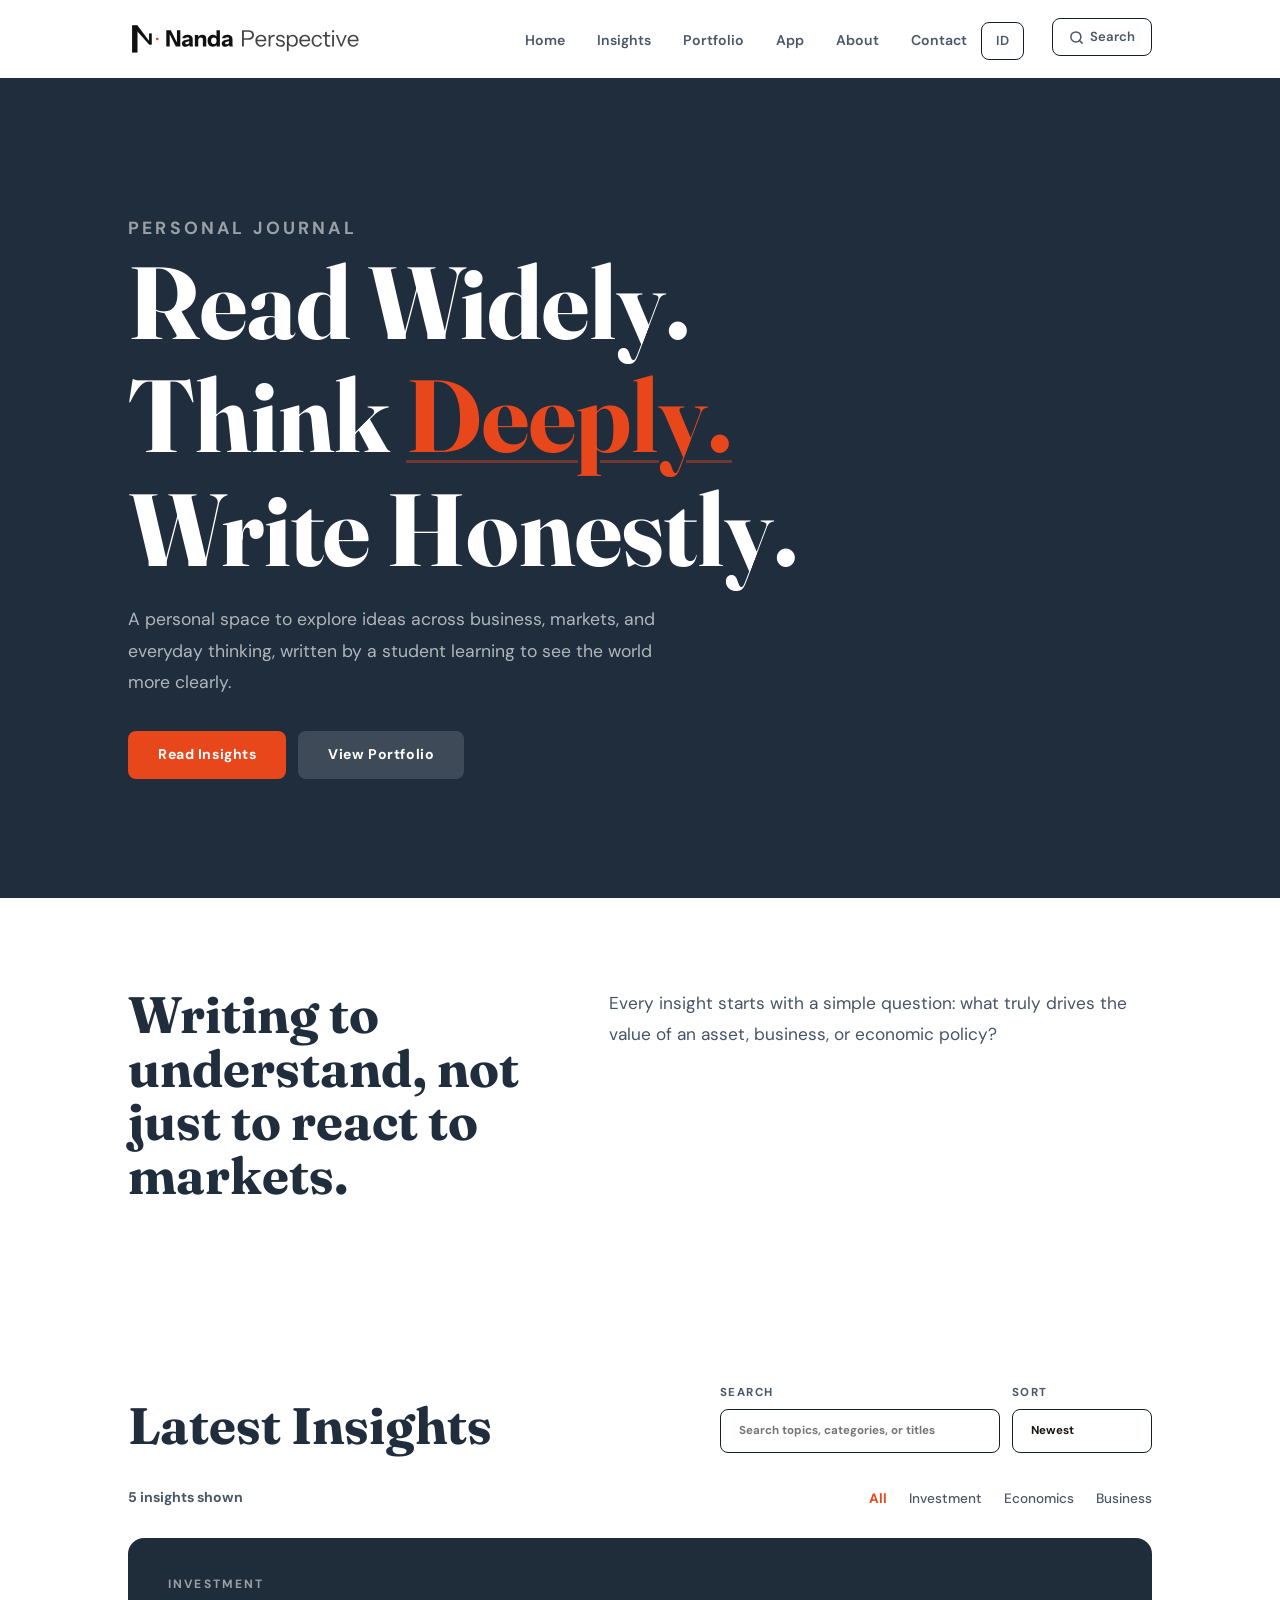
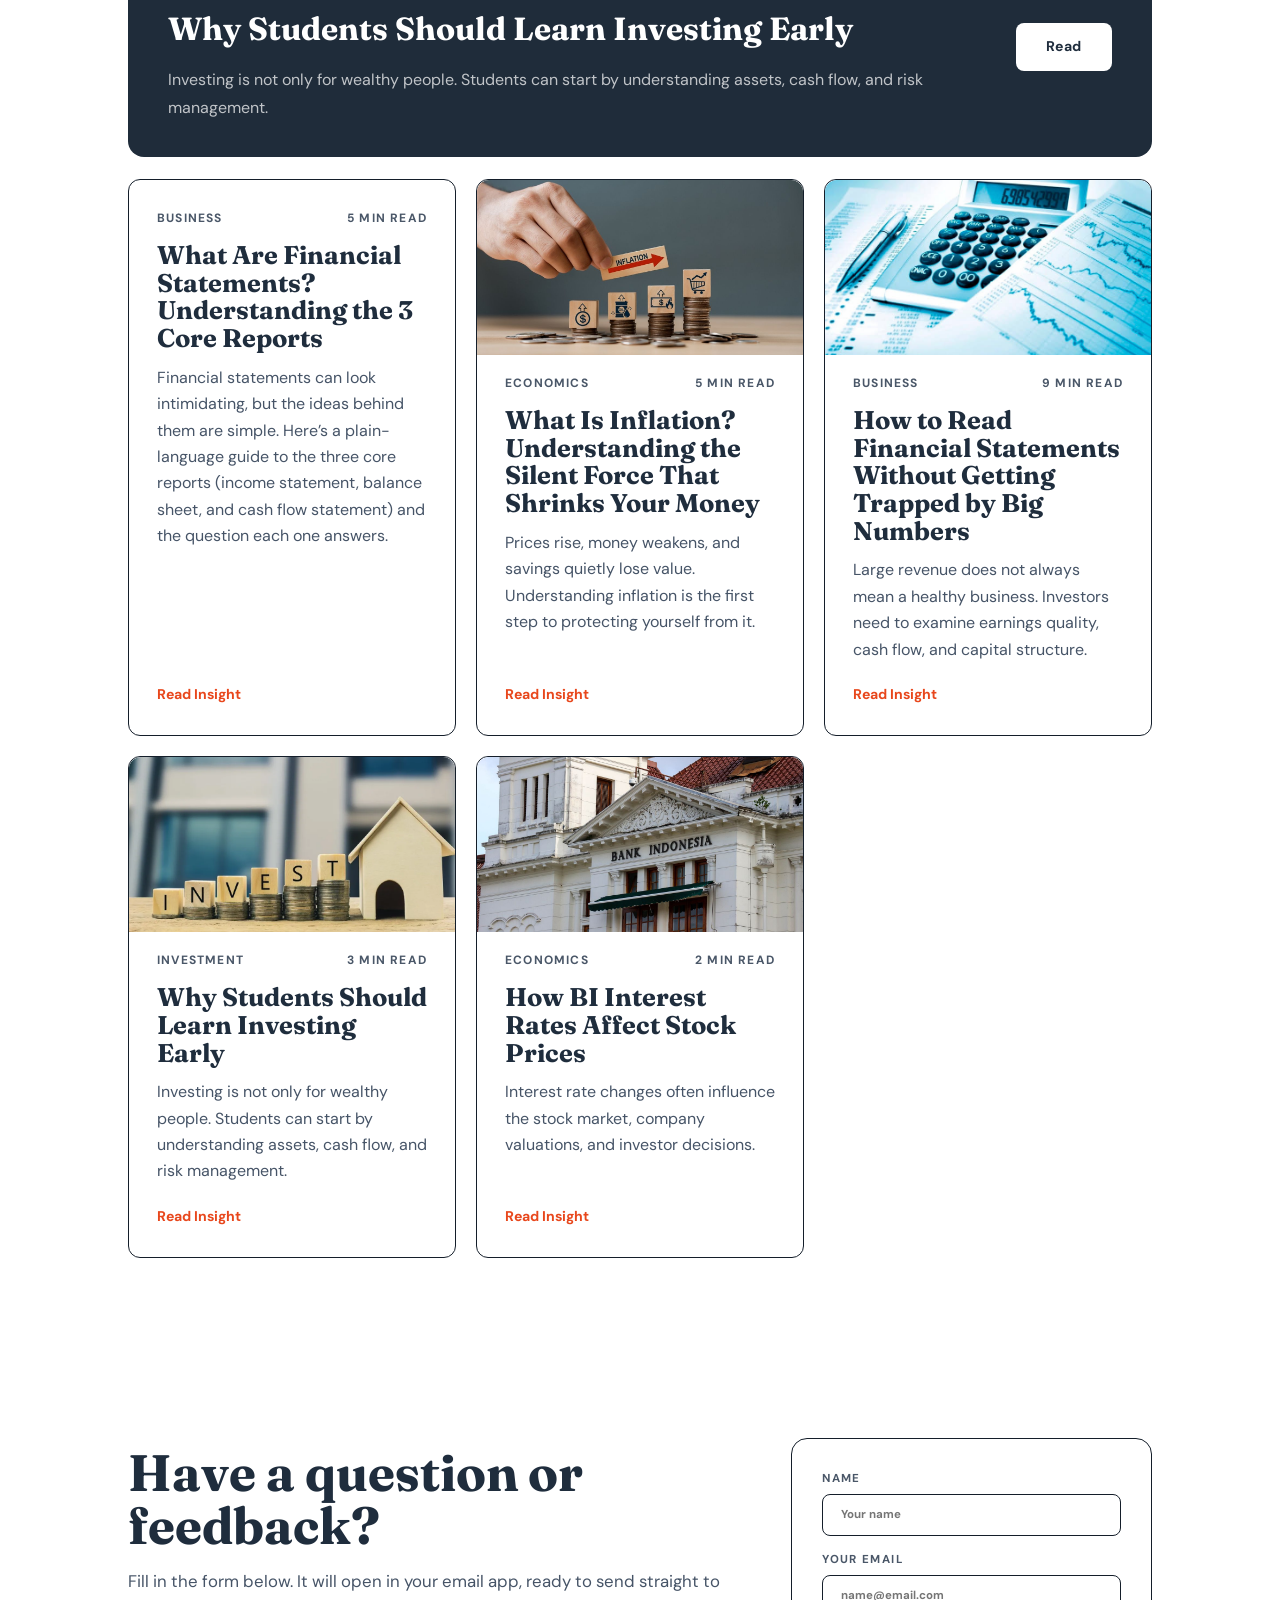
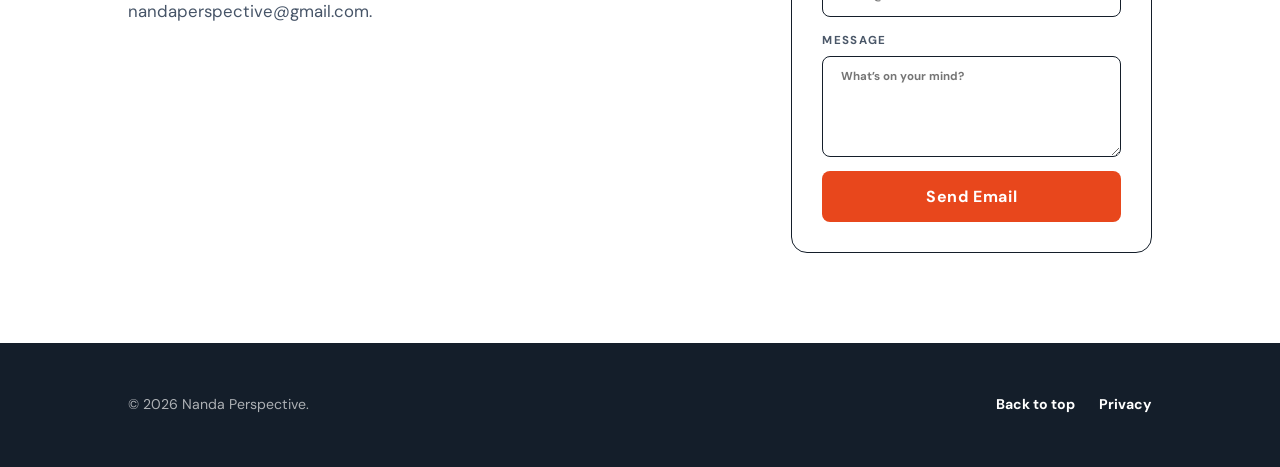
==== commit ce9068dc: "Rename Public nav item to App / Aplikasi Co-Authored-By: Claude Opus 5.5 <noreply@anthropic.com> Cla" ====
--- a/index.html
+++ b/index.html
@@ -23,7 +23,7 @@
     <link rel="icon" type="image/png" sizes="32x32" href="/images/favicons/favicon-32.png">
     <link rel="icon" type="image/png" sizes="192x192" href="/images/favicons/favicon-192.png">
     <link rel="apple-touch-icon" href="/images/favicons/apple-touch-icon.png">
-    <link rel="stylesheet" href="css/style.css?v=14">
+    <link rel="stylesheet" href="css/style.css?v=17">
     <script src="js/lang.js?v=3"></script>
 </head>
 <body>
@@ -41,7 +41,7 @@
         <a href="#home" data-i18n="navHome">Home</a>
         <a href="#articles" data-i18n="navArticles">Insights</a>
         <a href="portfolio.html" data-i18n="navPortfolio">Portfolio</a>
-        <a href="public.html" data-i18n="navPublic">Public</a>
+        <a href="public.html" data-i18n="navPublic">App</a>
         <a href="about.html" data-i18n="navAbout">About</a>
         <a href="#contact" data-i18n="navContact">Contact</a>
     </nav>
@@ -140,16 +140,16 @@
     </div>
 </footer>
 
-<script src="content/site-text.js?v=13"></script>
-<script src="content/id/site-text.js?v=16"></script>
+<script src="content/site-text.js?v=15"></script>
+<script src="content/id/site-text.js?v=18"></script>
 <script src="content/about-content.js?v=13"></script>
 <script src="content/id/about-content.js?v=13"></script>
-<script src="content/portfolio-content.js?v=13"></script>
-<script src="content/id/portfolio-content.js?v=13"></script>
+<script src="content/portfolio-content.js?v=14"></script>
+<script src="content/id/portfolio-content.js?v=14"></script>
 <script src="content/articles-content.js?v=13"></script>
 <script src="content/id/articles-content.js?v=13"></script>
 <script src="js/articles.js?v=3"></script>
-<script src="js/site.js?v=5"></script>
+<script src="js/site.js?v=7"></script>
 <script src="js/home.js?v=3"></script>
 
 </body>
--- a/css/style.css
+++ b/css/style.css
@@ -2532,3 +2532,148 @@
 .logo { display: inline-flex; align-items: center; line-height: 0; }
 .logo-img { display: block; height: 34px; width: auto; }
 @media (max-width: 768px) { .logo-img { height: 28px; } }
+
+/* Tombol bahasa di samping Menu (khusus layar kecil) */
+.lang-toggle--header { display: none; }
+
+@media (max-width: 900px) {
+    .site-header { grid-template-columns: 1fr auto auto; column-gap: 10px; }
+    .lang-toggle--header {
+        display: inline-flex;
+        gap: 6px;
+        min-height: 44px;
+        padding: 8px 14px;
+        margin: 0;
+        color: var(--navy);
+        font-weight: 700;
+        border: 1px solid var(--rule);
+        background: #FFFFFF;
+    }
+    nav .lang-toggle { display: none; }
+}
+
+/* =====================
+   STILL ACCOUNTING: IKLAN APP DI HALAMAN PUBLIC
+   Gambar layar app ada di images/app/. Ganti file dengan nama yang
+   sama kalau tampilan app berubah.
+===================== */
+.public-page { padding-top: 0; }
+.public-page > .public-body { padding-top: 48px; }
+
+.app-band {
+    display: grid;
+    grid-template-columns: 1fr 1.15fr;
+    gap: 48px;
+    align-items: center;
+    margin: 0 0 56px;
+    color: #0E2A4A;
+}
+
+.ab-title {
+    font-family: 'Fraunces', serif;
+    font-size: clamp(2.4rem, 4.4vw, 3.6rem);
+    line-height: 1.05;
+    color: #0E2A4A;
+    margin: 0 0 6px;
+}
+
+.ab-lead {
+    font-family: 'Fraunces', serif;
+    font-size: 1.45rem;
+    color: #0B57B5;
+    margin: 0 0 18px;
+}
+
+.ab-story { color: #2D4A66; font-size: 1.05rem; line-height: 1.7; margin: 0 0 22px; max-width: 480px; }
+
+.ab-stats { display: flex; gap: 30px; margin: 0 0 26px; }
+.ab-stats b { display: block; font-family: 'Fraunces', serif; font-size: 2rem; line-height: 1; }
+.ab-stats span { font-size: .85rem; color: #5A7690; }
+.ab-c1 { color: #0B57B5; }
+.ab-c2 { color: #8B5CF6; }
+.ab-c3 { color: #0F9F8F; }
+
+.ab-buttons { display: flex; gap: 12px; flex-wrap: wrap; }
+.ab-primary,
+.ab-secondary { padding: 14px 22px; border-radius: 10px; font-weight: 700; text-decoration: none; text-align: center; }
+.ab-primary { background: #0B57B5; color: #fff; }
+.ab-primary:hover { background: #094A9A; }
+.ab-secondary { background: #EEF4FB; color: #0B57B5; }
+.ab-secondary:hover { background: #E2ECF8; }
+
+.ab-stage { position: relative; height: 540px; }
+
+.ab-phone {
+    position: absolute;
+    width: 205px;
+    border-radius: 30px;
+    background: #0E1117;
+    padding: 8px;
+    box-shadow: 0 26px 50px rgba(11,40,90,.28);
+}
+.ab-phone img { display: block; width: 100%; border-radius: 23px; aspect-ratio: 390 / 844; object-fit: cover; object-position: top; }
+.ab-phone--center { left: 50%; top: 20px; transform: translateX(-50%); width: 230px; z-index: 2; }
+.ab-phone--left { left: 6%; top: 70px; transform: rotate(-8deg); }
+.ab-phone--right { right: 6%; top: 70px; transform: rotate(8deg); }
+
+.ab-icon {
+    position: absolute;
+    z-index: 3;
+    width: 76px;
+    height: 76px;
+    border-radius: 18px;
+    right: 3%;
+    top: -10px;
+    transform: rotate(6deg);
+    box-shadow: 0 14px 30px rgba(11,40,90,.25);
+}
+
+.ab-card {
+    position: absolute;
+    z-index: 3;
+    display: flex;
+    gap: 10px;
+    align-items: center;
+    background: #fff;
+    border-radius: 14px;
+    padding: 10px 14px 10px 10px;
+    box-shadow: 0 12px 28px rgba(11,40,90,.16);
+    color: #0E2A4A;
+}
+.ab-card i { width: 30px; height: 30px; border-radius: 9px; color: #fff; display: grid; place-items: center; font-style: normal; font-weight: 800; font-size: .8rem; }
+.ab-card b { display: block; font-size: .8rem; }
+.ab-card span { color: #5A7690; font-size: .76rem; }
+.ab-i1 { background: #14B8A6; }
+.ab-i2 { background: #8B5CF6; }
+.ab-i3 { background: #F59E0B; }
+.ab-card--sale { left: 0; top: 10px; transform: rotate(-3deg); }
+.ab-card--profit { right: 0; top: 310px; transform: rotate(3deg); }
+.ab-card--offline { left: 2%; bottom: 40px; }
+
+@media (max-width: 900px) {
+    .public-page > .public-body { padding-top: 24px; }
+    .app-band { display: flex; flex-direction: column; align-items: stretch; gap: 0; }
+    .ab-text { display: contents; }
+    .ab-title { order: 1; }
+    .ab-lead { order: 2; font-size: 1.2rem; margin: 0 0 6px; }
+    .ab-stage { order: 3; height: 400px; margin: 4px -8px 18px; }
+    .ab-story { order: 4; margin-bottom: 18px; }
+    .ab-stats { order: 5; gap: 20px; margin-bottom: 22px; }
+    .ab-stats b { font-size: 1.6rem; }
+    .ab-buttons { order: 6; flex-direction: column; }
+
+    .ab-phone { width: 150px; border-radius: 22px; padding: 6px; }
+    .ab-phone img { border-radius: 17px; }
+    .ab-phone--center { width: 172px; top: 22px; }
+    .ab-phone--left { left: 2px; top: 62px; }
+    .ab-phone--right { right: 2px; top: 62px; }
+    .ab-icon { width: 54px; height: 54px; border-radius: 12px; right: 6px; top: 0; }
+
+    .ab-card { padding: 7px 10px 7px 7px; }
+    .ab-card i { width: 24px; height: 24px; }
+    .ab-card b { font-size: .7rem; }
+    .ab-card span { font-size: .66rem; }
+    .ab-card--sale { left: 0; top: 8px; }
+    .ab-card--profit { right: 0; top: 205px; }
+    .ab-card--offline { left: 6px; bottom: 6px; }
+}
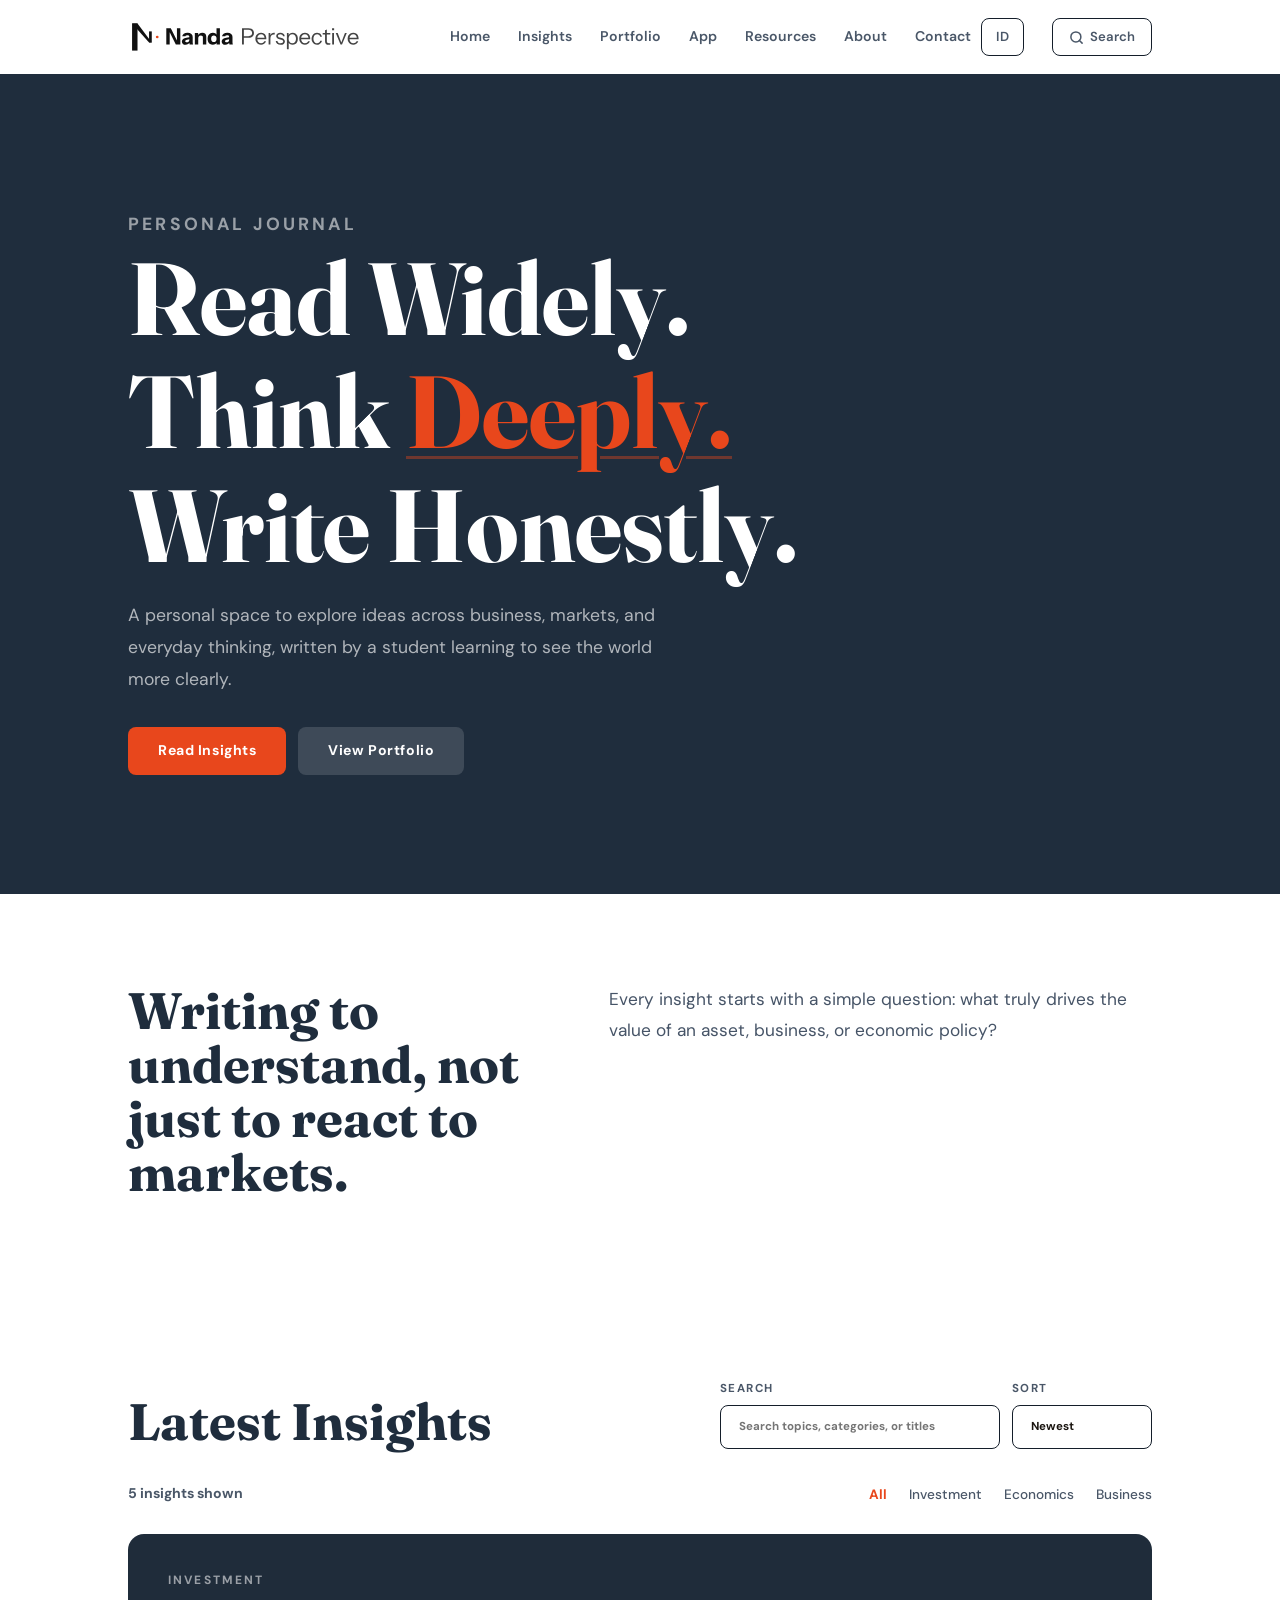
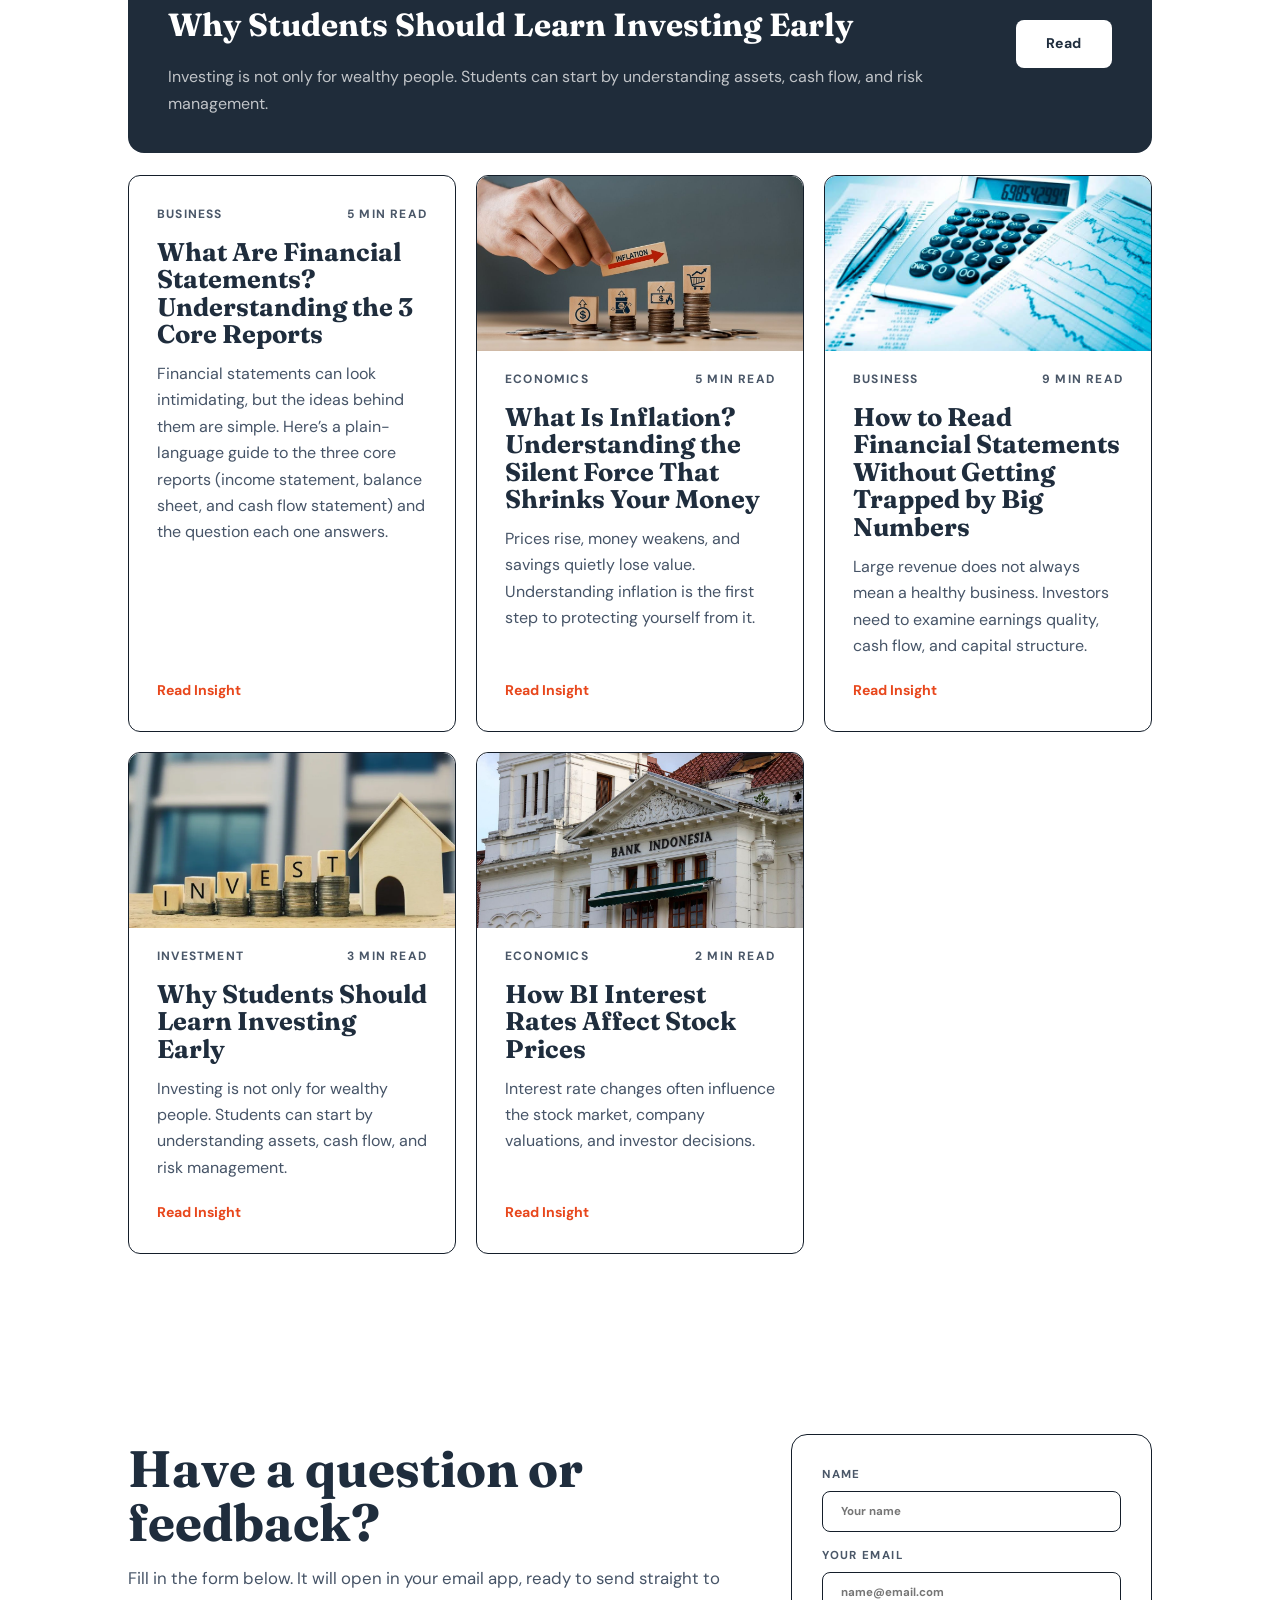
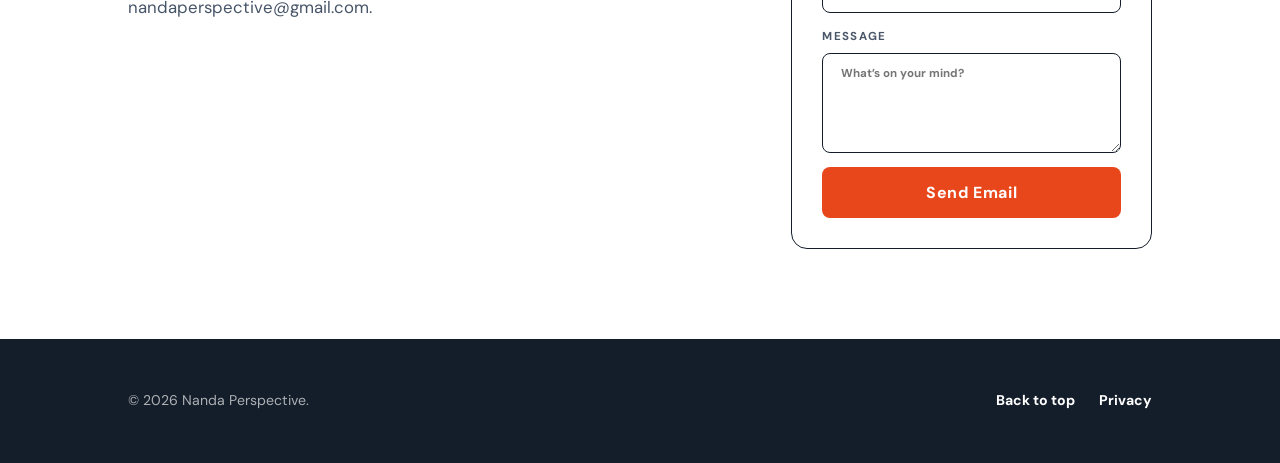
==== commit 83886543: "Move free materials to a new Resources page The App page (public.html) now shows only Still Accounti" ====
--- a/index.html
+++ b/index.html
@@ -23,7 +23,7 @@
     <link rel="icon" type="image/png" sizes="32x32" href="/images/favicons/favicon-32.png">
     <link rel="icon" type="image/png" sizes="192x192" href="/images/favicons/favicon-192.png">
     <link rel="apple-touch-icon" href="/images/favicons/apple-touch-icon.png">
-    <link rel="stylesheet" href="css/style.css?v=17">
+    <link rel="stylesheet" href="css/style.css?v=19">
     <script src="js/lang.js?v=3"></script>
 </head>
 <body>
@@ -42,6 +42,7 @@
         <a href="#articles" data-i18n="navArticles">Insights</a>
         <a href="portfolio.html" data-i18n="navPortfolio">Portfolio</a>
         <a href="public.html" data-i18n="navPublic">App</a>
+        <a href="resources.html" data-i18n="navResources">Resources</a>
         <a href="about.html" data-i18n="navAbout">About</a>
         <a href="#contact" data-i18n="navContact">Contact</a>
     </nav>
@@ -140,8 +141,8 @@
     </div>
 </footer>
 
-<script src="content/site-text.js?v=15"></script>
-<script src="content/id/site-text.js?v=18"></script>
+<script src="content/site-text.js?v=16"></script>
+<script src="content/id/site-text.js?v=19"></script>
 <script src="content/about-content.js?v=13"></script>
 <script src="content/id/about-content.js?v=13"></script>
 <script src="content/portfolio-content.js?v=14"></script>
@@ -149,7 +150,7 @@
 <script src="content/articles-content.js?v=13"></script>
 <script src="content/id/articles-content.js?v=13"></script>
 <script src="js/articles.js?v=3"></script>
-<script src="js/site.js?v=7"></script>
+<script src="js/site.js?v=8"></script>
 <script src="js/home.js?v=3"></script>
 
 </body>
--- a/css/style.css
+++ b/css/style.css
@@ -2677,3 +2677,15 @@
     .ab-card--profit { right: 0; top: 205px; }
     .ab-card--offline { left: 6px; bottom: 6px; }
 }
+
+/* Header: 7 menu items fit on one line on small laptops */
+nav a { white-space: nowrap; }
+@media (min-width: 901px) {
+    nav { display: flex; align-items: center; flex-wrap: nowrap; }
+}
+@media (min-width: 901px) and (max-width: 1180px) {
+    .site-header { padding-left: 5%; padding-right: 5%; gap: 16px; }
+    nav a { margin-left: 18px; font-size: .84rem; }
+    .logo-img { height: 30px; }
+    .search-trigger { margin-left: 12px; padding: 7px 12px; }
+}
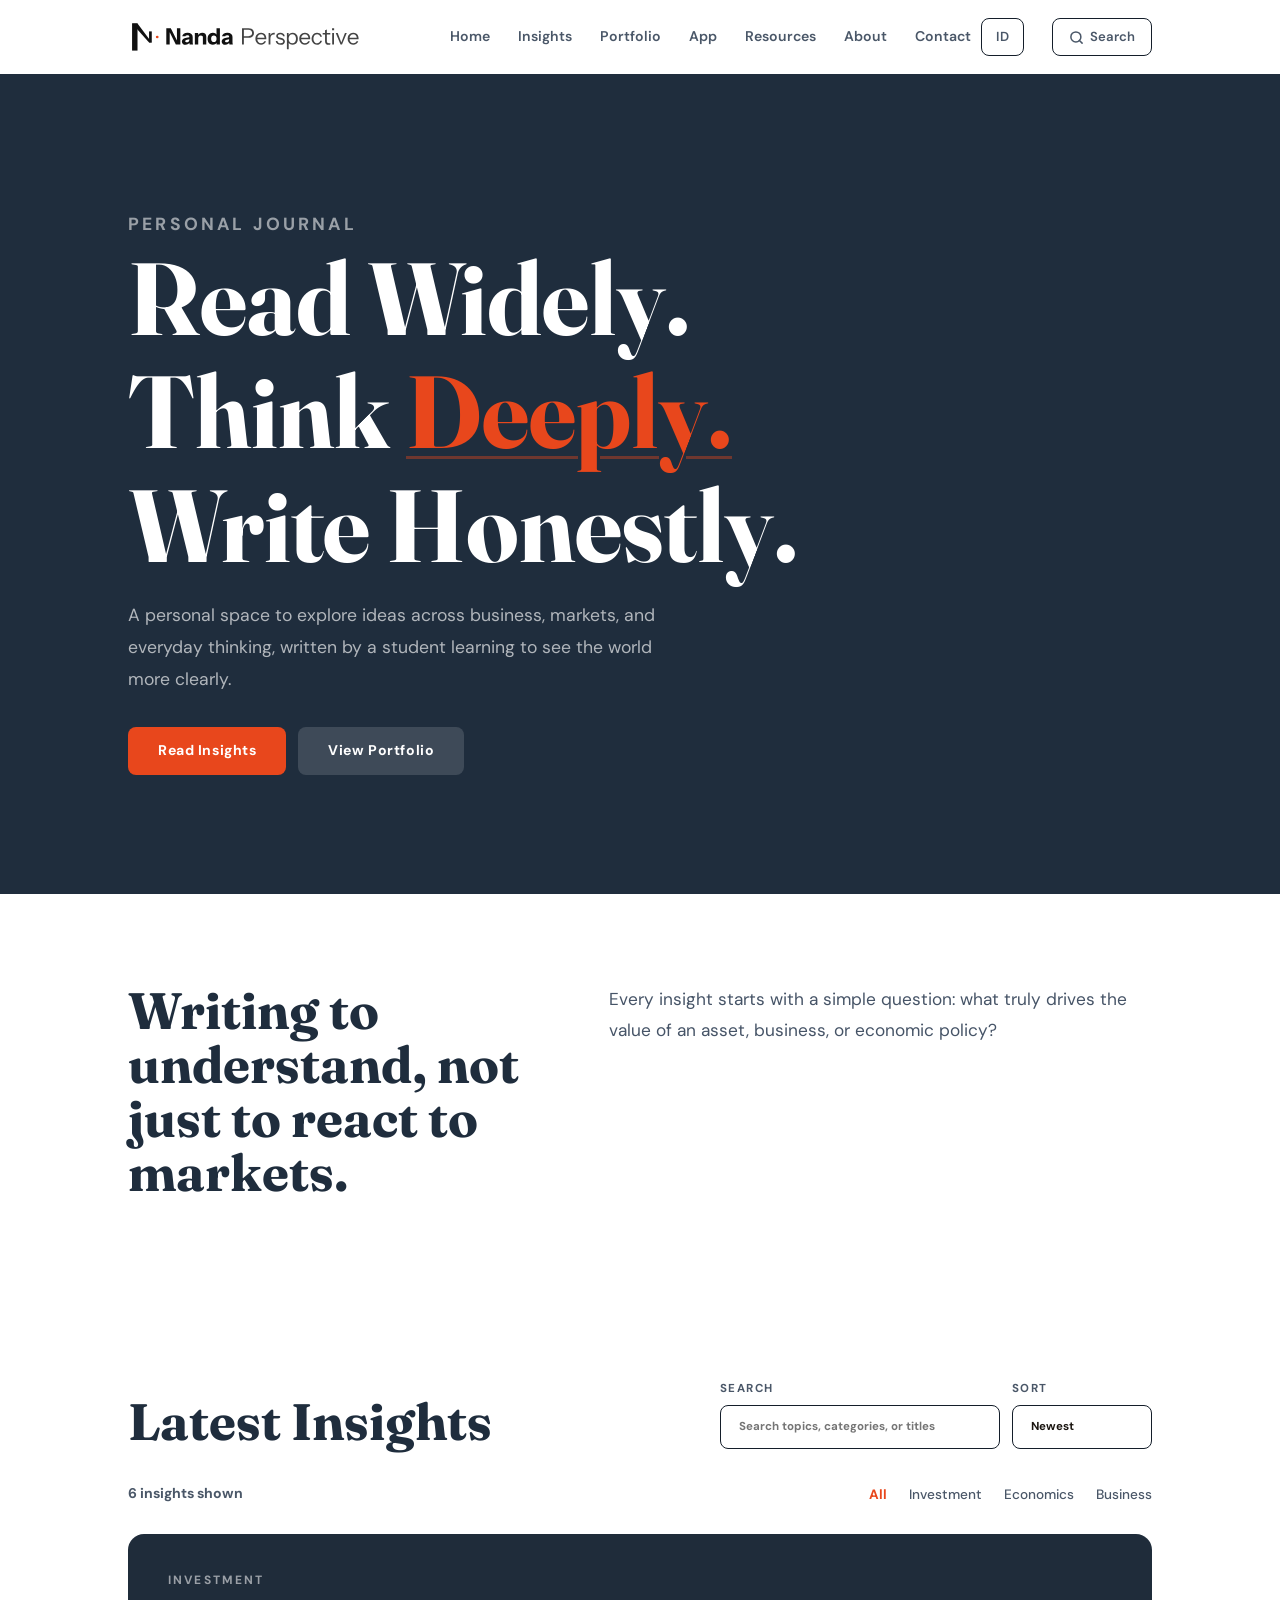
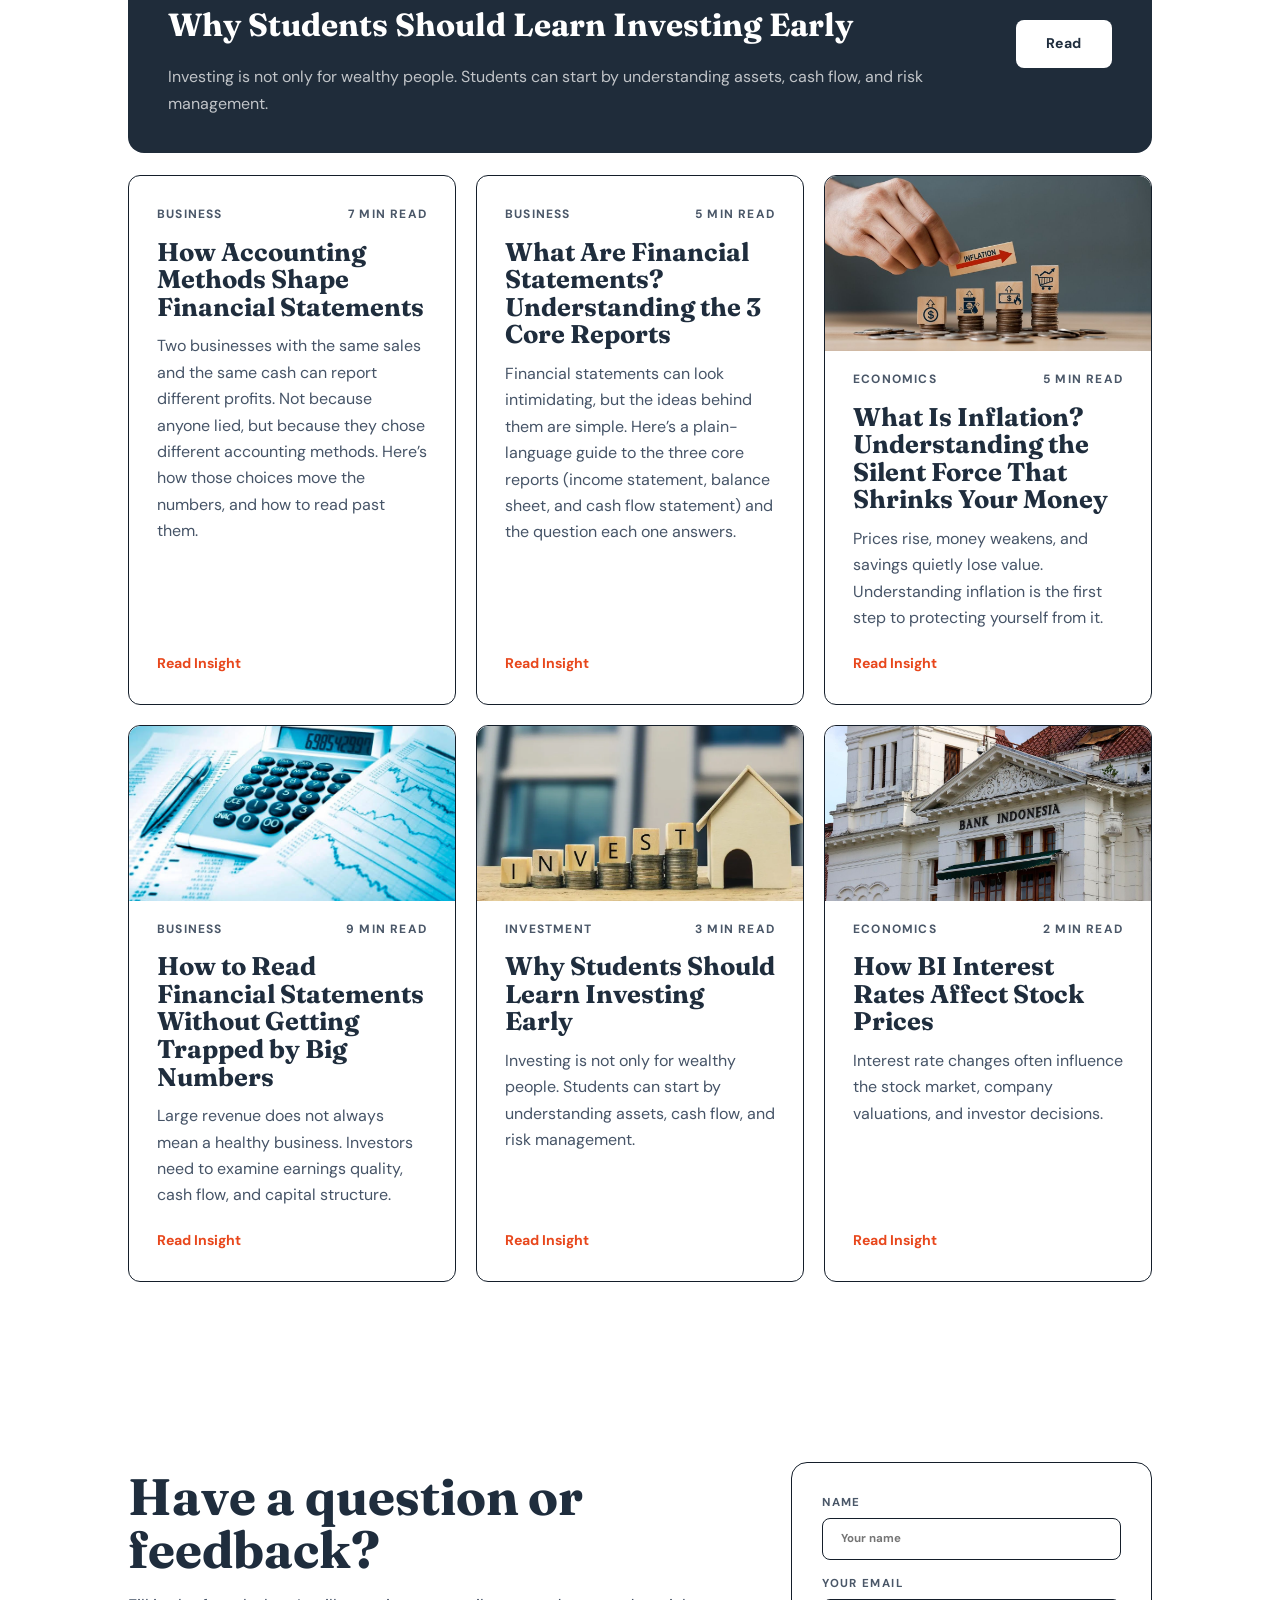
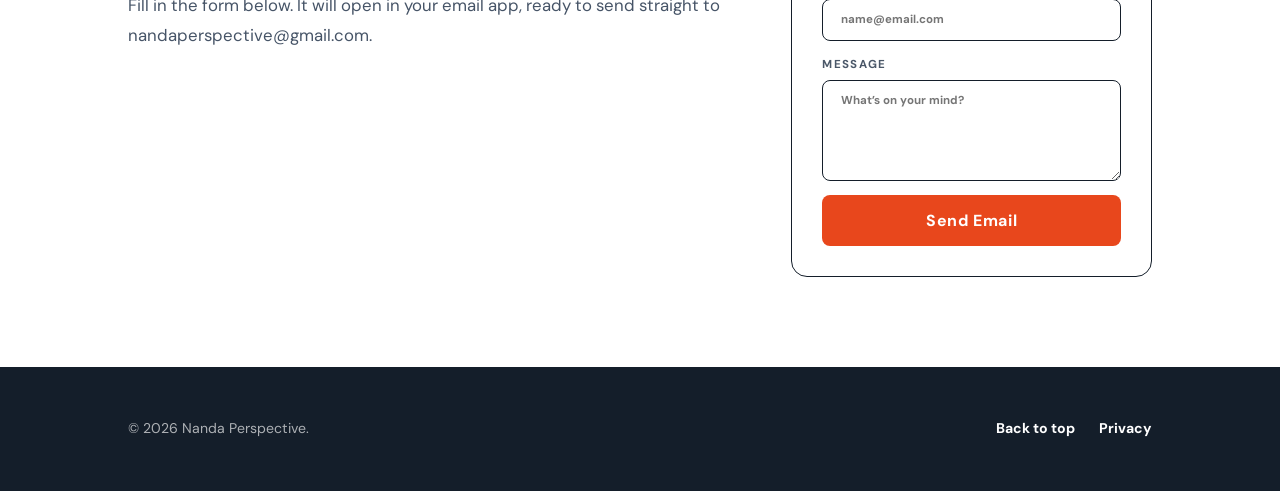
==== commit d5d51c3c: "Add article on how accounting methods shape financial statements New Insights article (id 7, Busines" ====
--- a/index.html
+++ b/index.html
@@ -23,7 +23,7 @@
     <link rel="icon" type="image/png" sizes="32x32" href="/images/favicons/favicon-32.png">
     <link rel="icon" type="image/png" sizes="192x192" href="/images/favicons/favicon-192.png">
     <link rel="apple-touch-icon" href="/images/favicons/apple-touch-icon.png">
-    <link rel="stylesheet" href="css/style.css?v=19">
+    <link rel="stylesheet" href="css/style.css?v=20">
     <script src="js/lang.js?v=3"></script>
 </head>
 <body>
@@ -147,8 +147,8 @@
 <script src="content/id/about-content.js?v=13"></script>
 <script src="content/portfolio-content.js?v=14"></script>
 <script src="content/id/portfolio-content.js?v=14"></script>
-<script src="content/articles-content.js?v=13"></script>
-<script src="content/id/articles-content.js?v=13"></script>
+<script src="content/articles-content.js?v=14"></script>
+<script src="content/id/articles-content.js?v=14"></script>
 <script src="js/articles.js?v=3"></script>
 <script src="js/site.js?v=8"></script>
 <script src="js/home.js?v=3"></script>
--- a/css/style.css
+++ b/css/style.css
@@ -2689,3 +2689,26 @@
     .logo-img { height: 30px; }
     .search-trigger { margin-left: 12px; padding: 7px 12px; }
 }
+
+/* =====================
+   LABEL APLIKASI + STILL DAILY (blok kedua halaman App, posisi dibalik)
+===================== */
+.ab-tag { display: inline-block; font-size: .8rem; font-weight: 700; color: #0B57B5; border: 1.5px solid currentColor; border-radius: 999px; padding: 5px 12px; margin: 0 0 14px; }
+.ab-d1 { color: #C2410C; }
+.ab-i4 { background: #C2410C; }
+.ab-i5 { background: #0B57B5; }
+.app-band--daily { padding-top: 56px; border-top: 1px solid #E3EAF2; }
+.app-band--rev { grid-template-columns: 1.15fr 1fr; }
+.app-band--rev .ab-text { order: 2; }
+.app-band--rev .ab-stage { order: 1; }
+.app-band--daily .ab-icon { left: 3%; right: auto; transform: rotate(-6deg); }
+.app-band--daily .ab-card--sale { left: auto; right: 0; }
+.app-band--daily .ab-card--profit { right: auto; left: 0; }
+.app-band--daily .ab-card--offline { left: auto; right: 2%; }
+
+@media (max-width: 900px) {
+    .ab-tag { order: 0; align-self: flex-start; }
+    .app-band--daily { padding-top: 40px; }
+    .app-band--rev .ab-stage { order: 3; }
+    .app-band--daily .ab-icon { left: 6px; right: auto; }
+}
